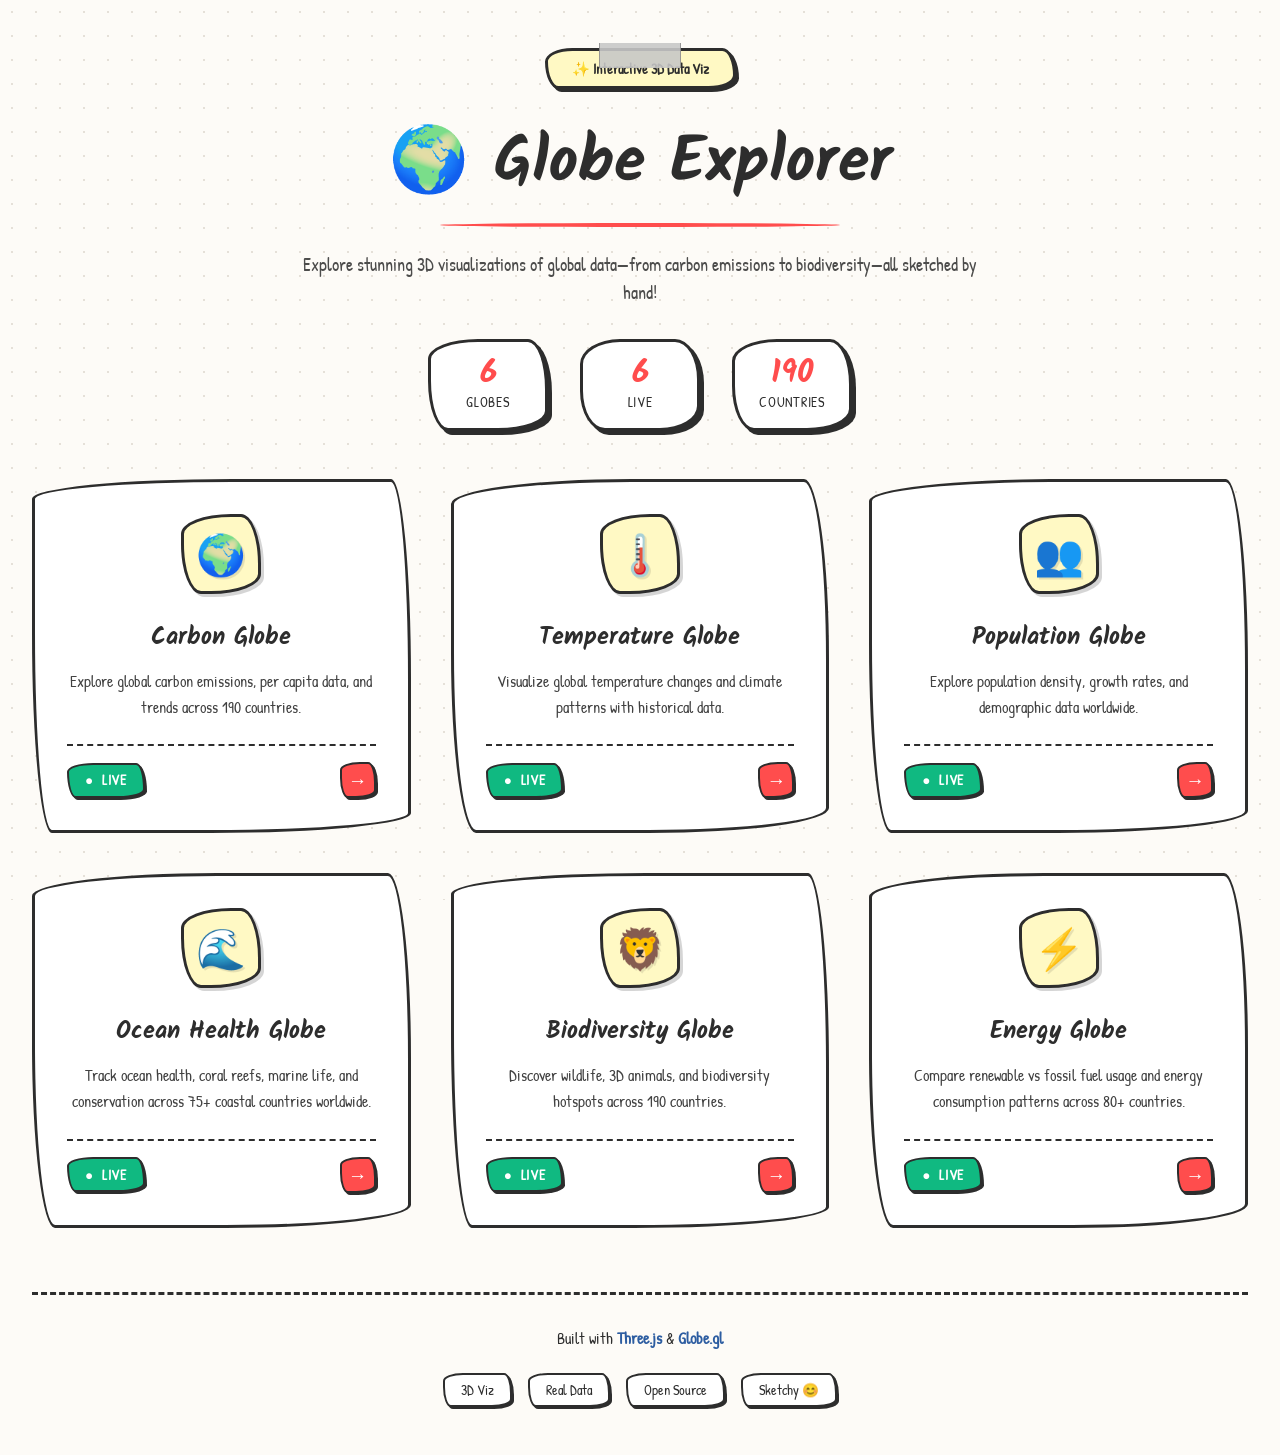
==== index.html @ 267e7d70 "feat: Add emoji titles and Vercel deployment infrastructure - Add emoji icons to all page titles for" ====
<!DOCTYPE html>
<html lang="en">
<head>
    <meta charset="UTF-8">
    <meta name="viewport" content="width=device-width, initial-scale=1.0">
    <title>🌍 Globe Explorer - Hand-Drawn Data Viz</title>
    <link rel="preconnect" href="https://fonts.googleapis.com">
    <link rel="preconnect" href="https://fonts.gstatic.com" crossorigin>
    <link href="https://fonts.googleapis.com/css2?family=Kalam:wght@700&family=Patrick+Hand&display=swap" rel="stylesheet">
    <style>
        * {
            margin: 0;
            padding: 0;
            box-sizing: border-box;
        }

        html {
            scroll-behavior: smooth;
        }

        body {
            font-family: 'Patrick Hand', cursive;
            background: #fdfbf7;
            color: #2d2d2d;
            min-height: 100vh;
            padding: 3rem 2rem;
            position: relative;
        }

        /* Paper texture */
        body::before {
            content: '';
            position: fixed;
            top: 0;
            left: 0;
            width: 100%;
            height: 100%;
            background-image: radial-gradient(#e5e0d8 1px, transparent 1px);
            background-size: 24px 24px;
            pointer-events: none;
            z-index: 0;
        }

        .page-container {
            position: relative;
            z-index: 1;
            max-width: 1400px;
            margin: 0 auto;
        }

        /* Header */
        .header {
            text-align: center;
            margin-bottom: 3rem;
        }

        .header-badge {
            display: inline-block;
            padding: 0.5rem 1.5rem;
            background: #fff9c4;
            border: 3px solid #2d2d2d;
            border-radius: 30px 15px 30px 15px / 15px 30px 15px 30px;
            font-size: 0.9rem;
            font-weight: bold;
            margin-bottom: 1.5rem;
            box-shadow: 3px 3px 0px 0px #2d2d2d;
        }

        .header-badge::before {
            content: '✨ ';
        }

        .header h1 {
            font-family: 'Kalam', cursive;
            font-size: clamp(2.5rem, 6vw, 4rem);
            font-weight: 700;
            margin-bottom: 1rem;
            color: #2d2d2d;
        }

        .header h1::after {
            content: '';
            position: relative;
            display: block;
            width: 80%;
            max-width: 400px;
            height: 4px;
            background: #ff4d4d;
            margin: 0.5rem auto 0;
            border-radius: 50%;
        }

        .header-subtitle {
            font-size: 1.1rem;
            color: #2d2d2d;
            max-width: 700px;
            margin: 1.5rem auto 2rem;
            line-height: 1.6;
            opacity: 0.85;
        }

        /* Stats */
        .header-stats {
            display: flex;
            justify-content: center;
            gap: 2rem;
            flex-wrap: wrap;
            margin-top: 2rem;
        }

        .stat-item {
            background: white;
            border: 3px solid #2d2d2d;
            padding: 1rem 1.5rem;
            min-width: 120px;
            text-align: center;
            box-shadow: 4px 4px 0px 0px #2d2d2d;
            transition: all 0.15s ease;
        }

        .stat-item:nth-child(1) {
            border-radius: 50px 20px 50px 20px / 20px 50px 20px 50px;
        }

        .stat-item:nth-child(2) {
            border-radius: 40px 25px 40px 25px / 25px 40px 25px 40px;
        }

        .stat-item:nth-child(3) {
            border-radius: 45px 22px 45px 22px / 22px 45px 22px 45px;
        }

        .stat-item:hover {
            transform: translateY(-4px);
            box-shadow: 6px 6px 0px 0px #2d2d2d;
        }

        .stat-value {
            font-family: 'Kalam', cursive;
            font-size: 2rem;
            font-weight: 700;
            color: #ff4d4d;
            display: block;
            line-height: 1;
        }

        .stat-label {
            font-size: 0.9rem;
            color: #2d2d2d;
            text-transform: uppercase;
            margin-top: 0.25rem;
            letter-spacing: 0.05em;
        }

        /* GLOBE GRID - FIXED */
        .globe-grid {
            display: grid;
            grid-template-columns: repeat(3, 1fr);
            gap: 2.5rem;
            margin: 3rem 0;
        }

        @media (max-width: 1024px) {
            .globe-grid {
                grid-template-columns: repeat(2, 1fr);
            }
        }

        @media (max-width: 640px) {
            .globe-grid {
                grid-template-columns: 1fr;
            }
        }

        /* Globe Cards */
        .globe-card {
            background: white;
            border: 3px solid #2d2d2d;
            padding: 2rem;
            text-decoration: none;
            color: #2d2d2d;
            display: block;
            transition: all 0.15s ease;
        }

        .globe-card:nth-child(1) { border-radius: 200px 20px 200px 20px / 20px 200px 20px 200px; }
        .globe-card:nth-child(2) { border-radius: 180px 25px 180px 25px / 25px 180px 25px 180px; }
        .globe-card:nth-child(3) { border-radius: 190px 22px 190px 22px / 22px 190px 22px 190px; }
        .globe-card:nth-child(4) { border-radius: 185px 23px 185px 23px / 23px 185px 23px 185px; }
        .globe-card:nth-child(5) { border-radius: 195px 21px 195px 21px / 21px 195px 21px 195px; }
        .globe-card:nth-child(6) { border-radius: 175px 24px 175px 24px / 24px 175px 24px 175px; }

        /* Tape decoration on live cards */
        .globe-card.live::before {
            content: '';
            position: absolute;
            top: -5px;
            left: 50%;
            transform: translateX(-50%);
            width: 80px;
            height: 25px;
            background: rgba(200, 200, 200, 0.3);
            border-left: 1px solid rgba(0, 0, 0, 0.1);
            border-right: 1px solid rgba(0, 0, 0, 0.1);
        }

        /* Thumbtack on in-progress cards */
        .globe-card.in-progress::after {
            content: '📌';
            position: absolute;
            top: -10px;
            right: 20px;
            font-size: 1.5rem;
            transform: rotate(45deg);
        }

        .globe-card:not(.disabled):hover {
            transform: rotate(-1deg) translateY(-8px);
            box-shadow: 6px 6px 0px 0px #2d2d2d;
        }

        .globe-card:not(.disabled):active {
            transform: translateX(4px) translateY(4px);
            box-shadow: 2px 2px 0px 0px #2d2d2d;
        }

        .globe-card.disabled {
            opacity: 0.6;
            cursor: not-allowed;
            background: #f5f5f5;
        }

        .globe-card.disabled:hover {
            transform: none;
            box-shadow: none;
        }

        /* Icon */
        .globe-icon-container {
            width: 80px;
            height: 80px;
            margin: 0 auto 1.5rem;
            display: flex;
            align-items: center;
            justify-content: center;
            background: #fff9c4;
            border: 3px solid #2d2d2d;
            border-radius: 50px 20px 50px 20px / 20px 50px 20px 50px;
            box-shadow: 3px 3px 0px 0px rgba(45, 45, 45, 0.2);
            transition: transform 0.15s ease;
        }

        .globe-card:hover .globe-icon-container {
            transform: rotate(-5deg) scale(1.1);
        }

        .globe-icon {
            font-size: 2.5rem;
            filter: drop-shadow(2px 2px 0px rgba(0, 0, 0, 0.1));
        }

        /* Content */
        .globe-title {
            font-family: 'Kalam', cursive;
            font-size: 1.5rem;
            font-weight: 700;
            margin-bottom: 0.75rem;
            text-align: center;
            color: #2d2d2d;
        }

        .globe-description {
            font-size: 1rem;
            line-height: 1.6;
            margin-bottom: 1.5rem;
            text-align: center;
            color: #2d2d2d;
            opacity: 0.9;
        }

        /* Footer */
        .globe-card-footer {
            display: flex;
            align-items: center;
            justify-content: space-between;
            padding-top: 1rem;
            border-top: 2px dashed #2d2d2d;
        }

        /* Status badges */
        .globe-status {
            display: inline-flex;
            align-items: center;
            gap: 0.5rem;
            padding: 0.4rem 1rem;
            border: 2px solid #2d2d2d;
            font-size: 0.85rem;
            font-weight: bold;
            text-transform: uppercase;
            letter-spacing: 0.05em;
            transition: all 0.15s ease;
        }

        .status-live {
            background: #10b981;
            color: white;
            border-radius: 30px 10px 30px 10px / 10px 30px 10px 30px;
            box-shadow: 2px 2px 0px 0px #2d2d2d;
        }

        .status-live::before {
            content: '●';
            animation: blink 2s ease-in-out infinite;
        }

        @keyframes blink {
            0%, 100% { opacity: 1; }
            50% { opacity: 0.3; }
        }

        .status-coming-soon {
            background: #f59e0b;
            color: white;
            border-radius: 25px 12px 25px 12px / 12px 25px 12px 25px;
            box-shadow: 2px 2px 0px 0px #2d2d2d;
        }

        .status-in-progress {
            background: #a855f7;
            color: white;
            border-radius: 28px 11px 28px 11px / 11px 28px 11px 28px;
            box-shadow: 2px 2px 0px 0px #2d2d2d;
        }

        /* Launch arrow */
        .launch-arrow {
            width: 36px;
            height: 36px;
            display: flex;
            align-items: center;
            justify-content: center;
            background: #ff4d4d;
            border: 2px solid #2d2d2d;
            border-radius: 20px 8px 20px 8px / 8px 20px 8px 20px;
            color: white;
            font-size: 1.2rem;
            font-weight: bold;
            box-shadow: 2px 2px 0px 0px #2d2d2d;
            transition: all 0.15s ease;
        }

        .globe-card:hover .launch-arrow {
            transform: rotate(-10deg) scale(1.15);
        }

        /* Footer */
        footer {
            text-align: center;
            margin-top: 4rem;
            padding-top: 2rem;
            border-top: 3px dashed #2d2d2d;
        }

        footer p {
            font-size: 1rem;
            margin-bottom: 1rem;
            color: #2d2d2d;
        }

        footer a {
            color: #2d5da1;
            text-decoration: none;
            font-weight: bold;
            position: relative;
        }

        footer a::after {
            content: '';
            position: absolute;
            bottom: -2px;
            left: 0;
            width: 0;
            height: 2px;
            background: #2d5da1;
            transition: width 0.2s ease;
        }

        footer a:hover::after {
            width: 100%;
        }

        .footer-tech {
            display: flex;
            justify-content: center;
            gap: 1rem;
            flex-wrap: wrap;
            margin-top: 1.5rem;
        }

        .tech-badge {
            padding: 0.4rem 1rem;
            background: white;
            border: 2px solid #2d2d2d;
            border-radius: 20px 8px 20px 8px / 8px 20px 8px 20px;
            font-size: 0.85rem;
            box-shadow: 2px 2px 0px 0px #2d2d2d;
            transition: all 0.15s ease;
        }

        .tech-badge:hover {
            transform: translateY(-2px);
            box-shadow: 3px 3px 0px 0px #2d2d2d;
        }

        @media (prefers-reduced-motion: reduce) {
            *, *::before, *::after {
                animation-duration: 0.01ms !important;
                transition-duration: 0.01ms !important;
            }
        }

        *:focus-visible {
            outline: 3px solid #2d5da1;
            outline-offset: 3px;
        }
    </style>
</head>
<body>
    <div class="page-container">
        <!-- Header -->
        <header class="header">
            <div class="header-badge">Interactive 3D Data Viz</div>
            <h1>🌍 Globe Explorer</h1>
            <p class="header-subtitle">
                Explore stunning 3D visualizations of global data—from carbon emissions to biodiversity—all sketched by hand!
            </p>
            <div class="header-stats">
                <div class="stat-item">
                    <span class="stat-value">6</span>
                    <span class="stat-label">Globes</span>
                </div>
                <div class="stat-item">
                    <span class="stat-value">6</span>
                    <span class="stat-label">Live</span>
                </div>
                <div class="stat-item">
                    <span class="stat-value">190</span>
                    <span class="stat-label">Countries</span>
                </div>
            </div>
        </header>

        <!-- Globe Grid -->
        <div class="globe-grid">
            <!-- Carbon Globe -->
            <a href="globes/carbon/index.html" class="globe-card live">
                <div class="globe-icon-container">
                    <div class="globe-icon">🌍</div>
                </div>
                <h2 class="globe-title">Carbon Globe</h2>
                <p class="globe-description">
                    Explore global carbon emissions, per capita data, and trends across 190 countries.
                </p>
                <div class="globe-card-footer">
                    <span class="globe-status status-live">Live</span>
                    <div class="launch-arrow">→</div>
                </div>
            </a>

            <!-- Temperature Globe -->
            <a href="globes/temperature/index.html" class="globe-card live">
                <div class="globe-icon-container">
                    <div class="globe-icon">🌡️</div>
                </div>
                <h2 class="globe-title">Temperature Globe</h2>
                <p class="globe-description">
                    Visualize global temperature changes and climate patterns with historical data.
                </p>
                <div class="globe-card-footer">
                    <span class="globe-status status-live">Live</span>
                    <div class="launch-arrow">→</div>
                </div>
            </a>

            <!-- Population Globe -->
            <a href="globes/population/index.html" class="globe-card live">
                <div class="globe-icon-container">
                    <div class="globe-icon">👥</div>
                </div>
                <h2 class="globe-title">Population Globe</h2>
                <p class="globe-description">
                    Explore population density, growth rates, and demographic data worldwide.
                </p>
                <div class="globe-card-footer">
                    <span class="globe-status status-live">Live</span>
                    <div class="launch-arrow">→</div>
                </div>
            </a>

            <!-- Ocean Health Globe -->
            <a href="globes/ocean/index.html" class="globe-card live">
                <div class="globe-icon-container">
                    <div class="globe-icon">🌊</div>
                </div>
                <h2 class="globe-title">Ocean Health Globe</h2>
                <p class="globe-description">
                    Track ocean health, coral reefs, marine life, and conservation across 75+ coastal countries worldwide.
                </p>
                <div class="globe-card-footer">
                    <span class="globe-status status-live">Live</span>
                    <div class="launch-arrow">→</div>
                </div>
            </a>

            <!-- Biodiversity Globe -->
            <a href="globes/biodiversity/index.html" class="globe-card live">
                <div class="globe-icon-container">
                    <div class="globe-icon">🦁</div>
                </div>
                <h2 class="globe-title">Biodiversity Globe</h2>
                <p class="globe-description">
                    Discover wildlife, 3D animals, and biodiversity hotspots across 190 countries.
                </p>
                <div class="globe-card-footer">
                    <span class="globe-status status-live">Live</span>
                    <div class="launch-arrow">→</div>
                </div>
            </a>

            <!-- Energy Globe -->
            <a href="globes/energy/index.html" class="globe-card live">
                <div class="globe-icon-container">
                    <div class="globe-icon">⚡</div>
                </div>
                <h2 class="globe-title">Energy Globe</h2>
                <p class="globe-description">
                    Compare renewable vs fossil fuel usage and energy consumption patterns across 80+ countries.
                </p>
                <div class="globe-card-footer">
                    <span class="globe-status status-live">Live</span>
                    <div class="launch-arrow">→</div>
                </div>
            </a>
        </div>

        <!-- Footer -->
        <footer>
            <p>
                Built with <a href="https://threejs.org" target="_blank" rel="noopener noreferrer">Three.js</a>
                & <a href="https://globe.gl" target="_blank" rel="noopener noreferrer">Globe.gl</a>
            </p>
            <div class="footer-tech">
                <span class="tech-badge">3D Viz</span>
                <span class="tech-badge">Real Data</span>
                <span class="tech-badge">Open Source</span>
                <span class="tech-badge">Sketchy 😊</span>
            </div>
        </footer>
    </div>
</body>
</html>
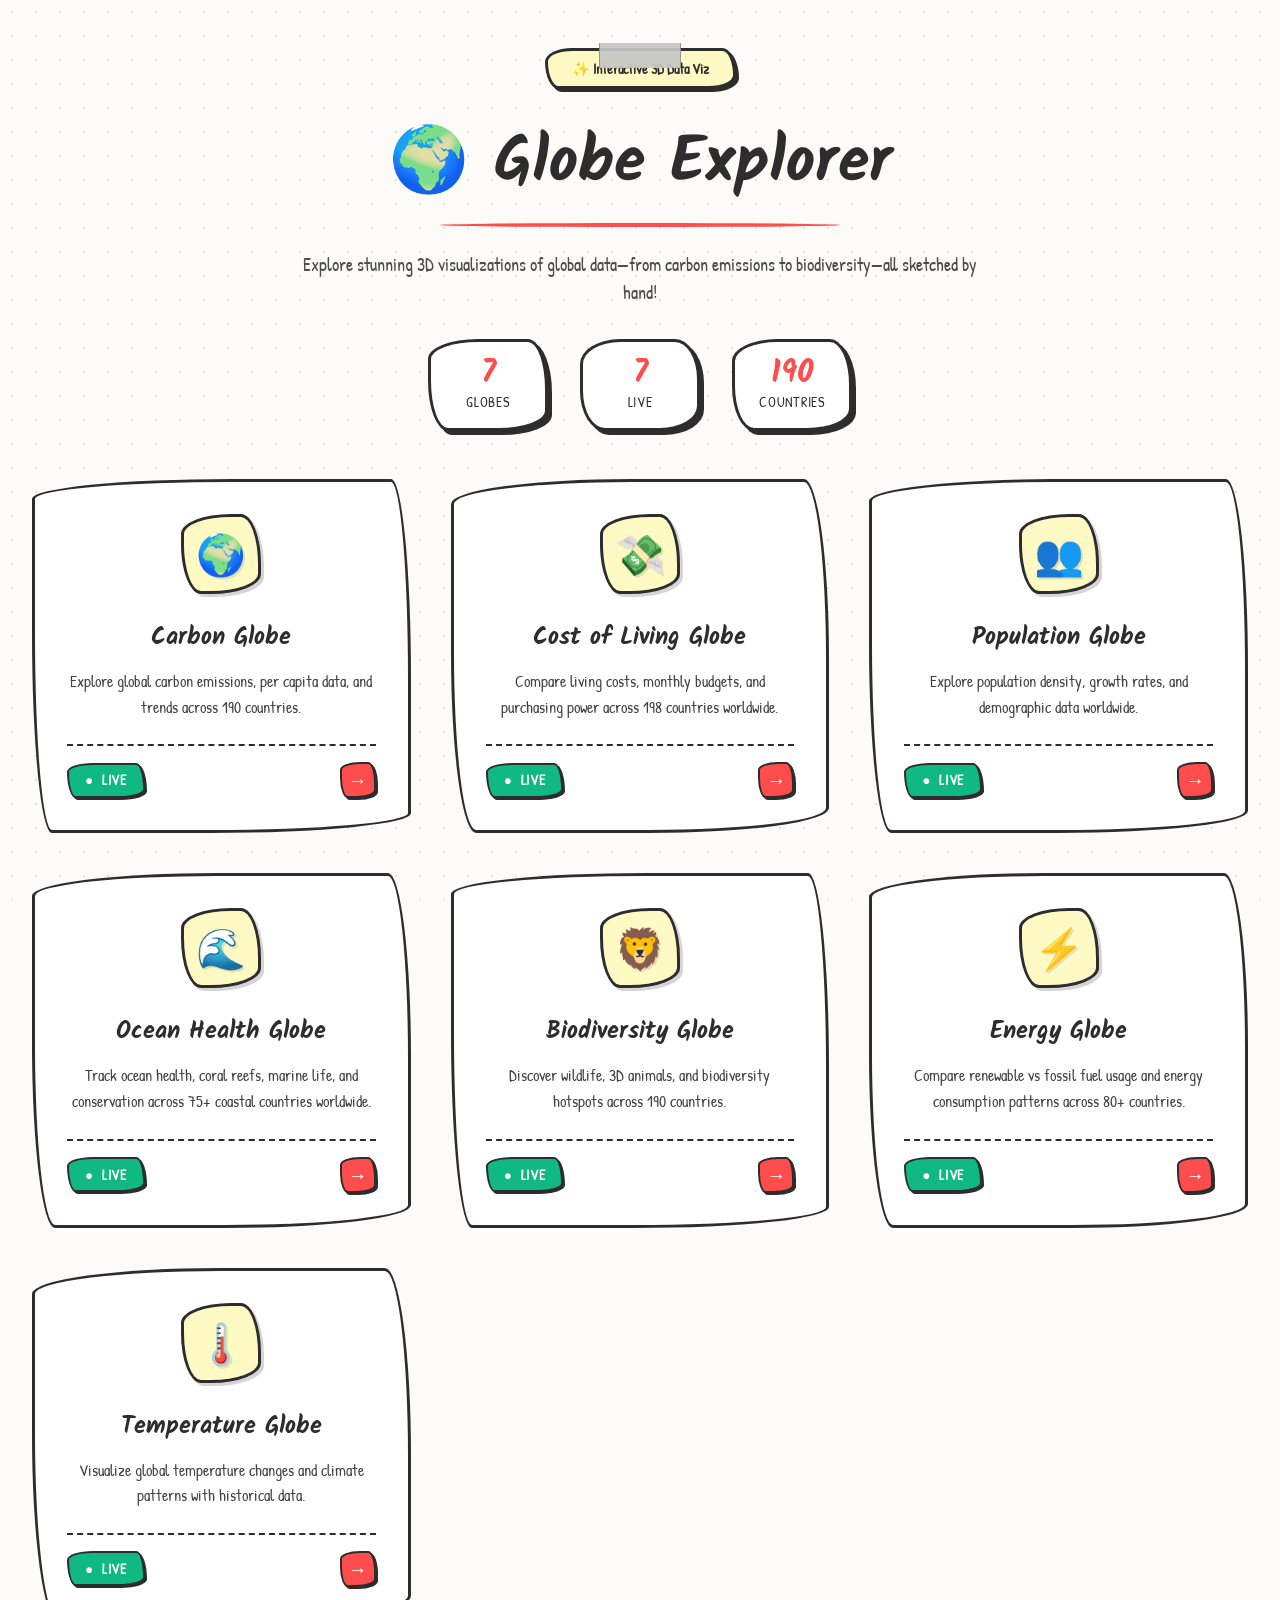
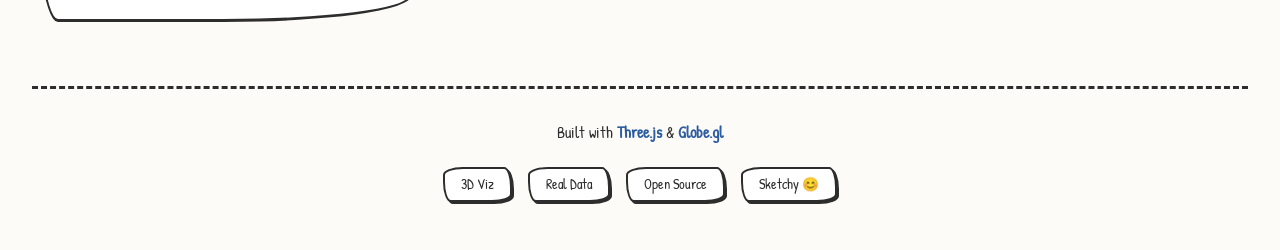
==== commit 6648361c: "feat: Add Cost of Living Globe with 198 countries - Complete global affordability comparison across " ====
--- a/index.html
+++ b/index.html
@@ -189,6 +189,7 @@
         .globe-card:nth-child(4) { border-radius: 185px 23px 185px 23px / 23px 185px 23px 185px; }
         .globe-card:nth-child(5) { border-radius: 195px 21px 195px 21px / 21px 195px 21px 195px; }
         .globe-card:nth-child(6) { border-radius: 175px 24px 175px 24px / 24px 175px 24px 175px; }
+        .globe-card:nth-child(7) { border-radius: 188px 26px 188px 26px / 26px 188px 26px 188px; }
 
         /* Tape decoration on live cards */
         .globe-card.live::before {
@@ -436,11 +437,11 @@
             </p>
             <div class="header-stats">
                 <div class="stat-item">
-                    <span class="stat-value">6</span>
+                    <span class="stat-value">7</span>
                     <span class="stat-label">Globes</span>
                 </div>
                 <div class="stat-item">
-                    <span class="stat-value">6</span>
+                    <span class="stat-value">7</span>
                     <span class="stat-label">Live</span>
                 </div>
                 <div class="stat-item">
@@ -467,6 +468,81 @@
                 </div>
             </a>
 
+            <!-- Cost of Living Globe -->
+            <a href="globes/cost-of-living/index.html" class="globe-card live">
+                <div class="globe-icon-container">
+                    <div class="globe-icon">💸</div>
+                </div>
+                <h2 class="globe-title">Cost of Living Globe</h2>
+                <p class="globe-description">
+                    Compare living costs, monthly budgets, and purchasing power across 198 countries worldwide.
+                </p>
+                <div class="globe-card-footer">
+                    <span class="globe-status status-live">Live</span>
+                    <div class="launch-arrow">→</div>
+                </div>
+            </a>
+
+            <!-- Population Globe -->
+            <a href="globes/population/index.html" class="globe-card live">
+                <div class="globe-icon-container">
+                    <div class="globe-icon">👥</div>
+                </div>
+                <h2 class="globe-title">Population Globe</h2>
+                <p class="globe-description">
+                    Explore population density, growth rates, and demographic data worldwide.
+                </p>
+                <div class="globe-card-footer">
+                    <span class="globe-status status-live">Live</span>
+                    <div class="launch-arrow">→</div>
+                </div>
+            </a>
+
+            <!-- Ocean Health Globe -->
+            <a href="globes/ocean/index.html" class="globe-card live">
+                <div class="globe-icon-container">
+                    <div class="globe-icon">🌊</div>
+                </div>
+                <h2 class="globe-title">Ocean Health Globe</h2>
+                <p class="globe-description">
+                    Track ocean health, coral reefs, marine life, and conservation across 75+ coastal countries worldwide.
+                </p>
+                <div class="globe-card-footer">
+                    <span class="globe-status status-live">Live</span>
+                    <div class="launch-arrow">→</div>
+                </div>
+            </a>
+
+            <!-- Biodiversity Globe -->
+            <a href="globes/biodiversity/index.html" class="globe-card live">
+                <div class="globe-icon-container">
+                    <div class="globe-icon">🦁</div>
+                </div>
+                <h2 class="globe-title">Biodiversity Globe</h2>
+                <p class="globe-description">
+                    Discover wildlife, 3D animals, and biodiversity hotspots across 190 countries.
+                </p>
+                <div class="globe-card-footer">
+                    <span class="globe-status status-live">Live</span>
+                    <div class="launch-arrow">→</div>
+                </div>
+            </a>
+
+            <!-- Energy Globe -->
+            <a href="globes/energy/index.html" class="globe-card live">
+                <div class="globe-icon-container">
+                    <div class="globe-icon">⚡</div>
+                </div>
+                <h2 class="globe-title">Energy Globe</h2>
+                <p class="globe-description">
+                    Compare renewable vs fossil fuel usage and energy consumption patterns across 80+ countries.
+                </p>
+                <div class="globe-card-footer">
+                    <span class="globe-status status-live">Live</span>
+                    <div class="launch-arrow">→</div>
+                </div>
+            </a>
+
             <!-- Temperature Globe -->
             <a href="globes/temperature/index.html" class="globe-card live">
                 <div class="globe-icon-container">
@@ -475,66 +551,6 @@
                 <h2 class="globe-title">Temperature Globe</h2>
                 <p class="globe-description">
                     Visualize global temperature changes and climate patterns with historical data.
-                </p>
-                <div class="globe-card-footer">
-                    <span class="globe-status status-live">Live</span>
-                    <div class="launch-arrow">→</div>
-                </div>
-            </a>
-
-            <!-- Population Globe -->
-            <a href="globes/population/index.html" class="globe-card live">
-                <div class="globe-icon-container">
-                    <div class="globe-icon">👥</div>
-                </div>
-                <h2 class="globe-title">Population Globe</h2>
-                <p class="globe-description">
-                    Explore population density, growth rates, and demographic data worldwide.
-                </p>
-                <div class="globe-card-footer">
-                    <span class="globe-status status-live">Live</span>
-                    <div class="launch-arrow">→</div>
-                </div>
-            </a>
-
-            <!-- Ocean Health Globe -->
-            <a href="globes/ocean/index.html" class="globe-card live">
-                <div class="globe-icon-container">
-                    <div class="globe-icon">🌊</div>
-                </div>
-                <h2 class="globe-title">Ocean Health Globe</h2>
-                <p class="globe-description">
-                    Track ocean health, coral reefs, marine life, and conservation across 75+ coastal countries worldwide.
-                </p>
-                <div class="globe-card-footer">
-                    <span class="globe-status status-live">Live</span>
-                    <div class="launch-arrow">→</div>
-                </div>
-            </a>
-
-            <!-- Biodiversity Globe -->
-            <a href="globes/biodiversity/index.html" class="globe-card live">
-                <div class="globe-icon-container">
-                    <div class="globe-icon">🦁</div>
-                </div>
-                <h2 class="globe-title">Biodiversity Globe</h2>
-                <p class="globe-description">
-                    Discover wildlife, 3D animals, and biodiversity hotspots across 190 countries.
-                </p>
-                <div class="globe-card-footer">
-                    <span class="globe-status status-live">Live</span>
-                    <div class="launch-arrow">→</div>
-                </div>
-            </a>
-
-            <!-- Energy Globe -->
-            <a href="globes/energy/index.html" class="globe-card live">
-                <div class="globe-icon-container">
-                    <div class="globe-icon">⚡</div>
-                </div>
-                <h2 class="globe-title">Energy Globe</h2>
-                <p class="globe-description">
-                    Compare renewable vs fossil fuel usage and energy consumption patterns across 80+ countries.
                 </p>
                 <div class="globe-card-footer">
                     <span class="globe-status status-live">Live</span>
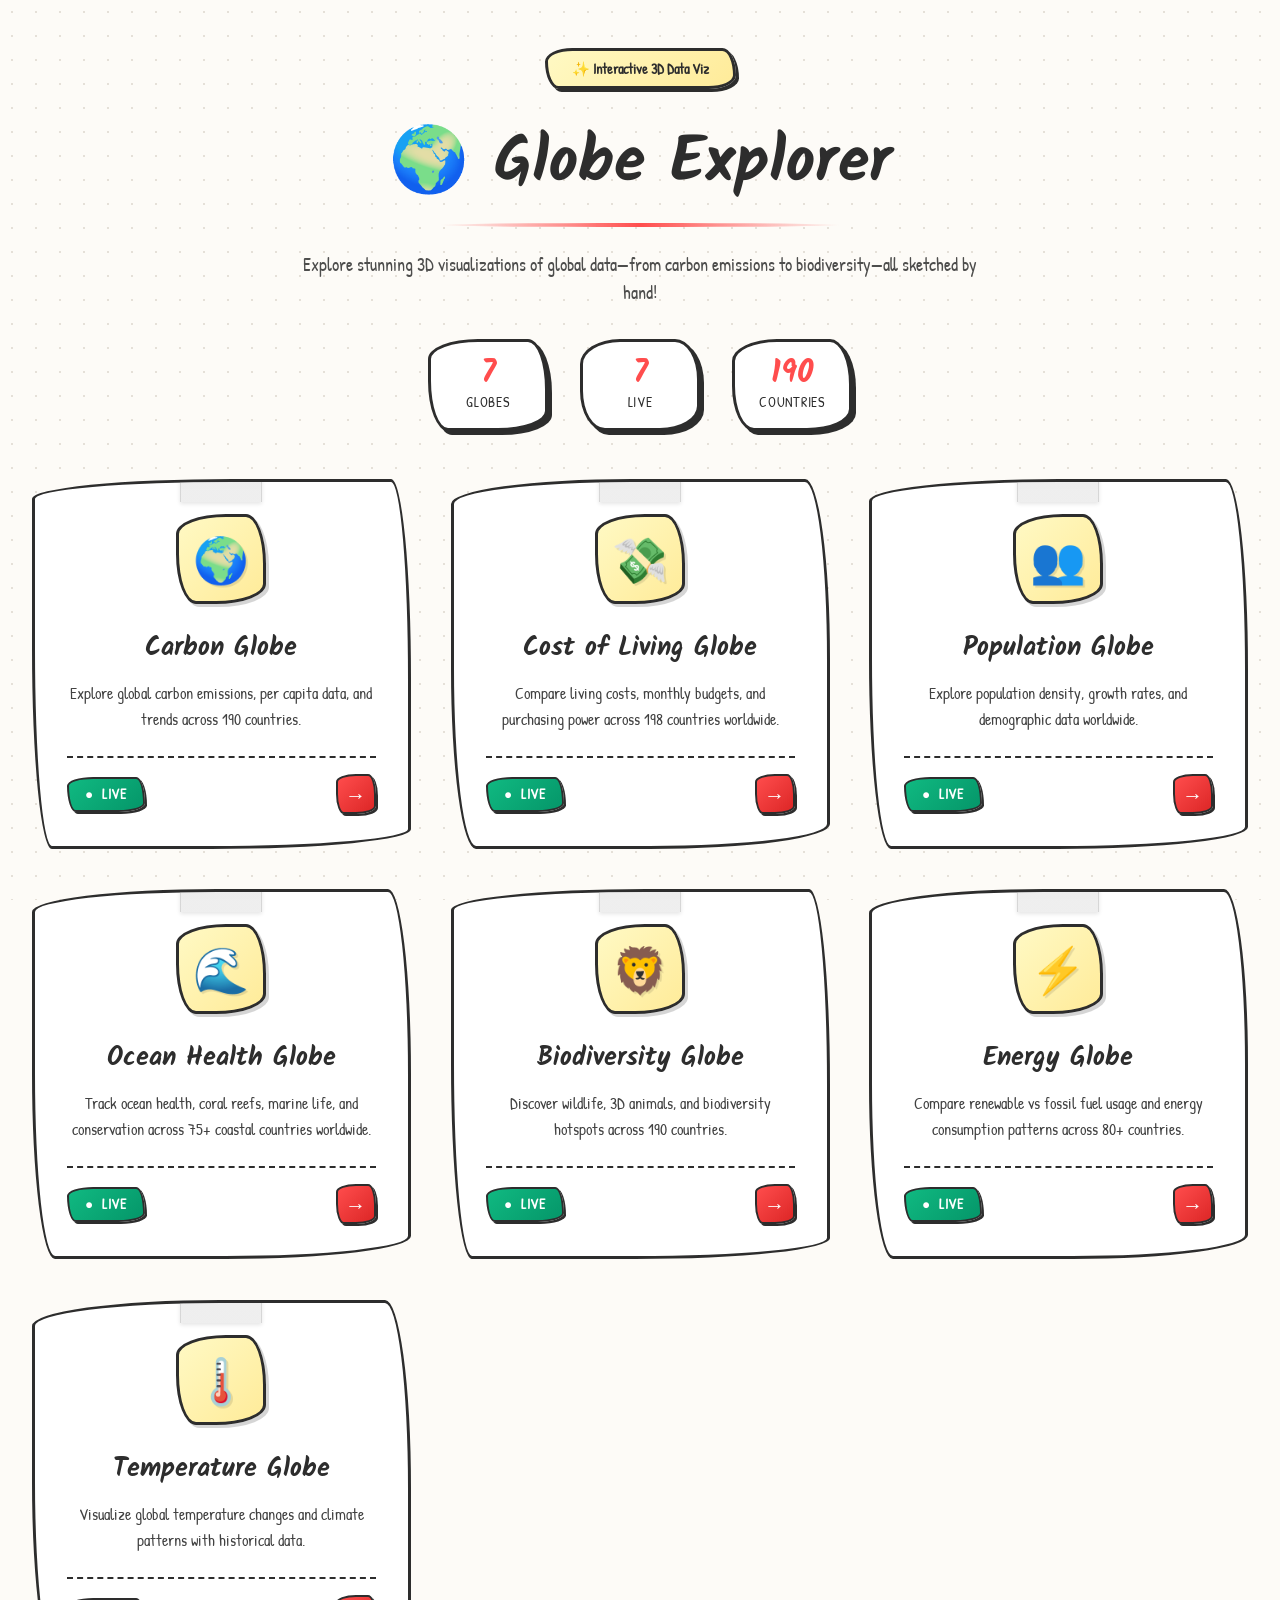
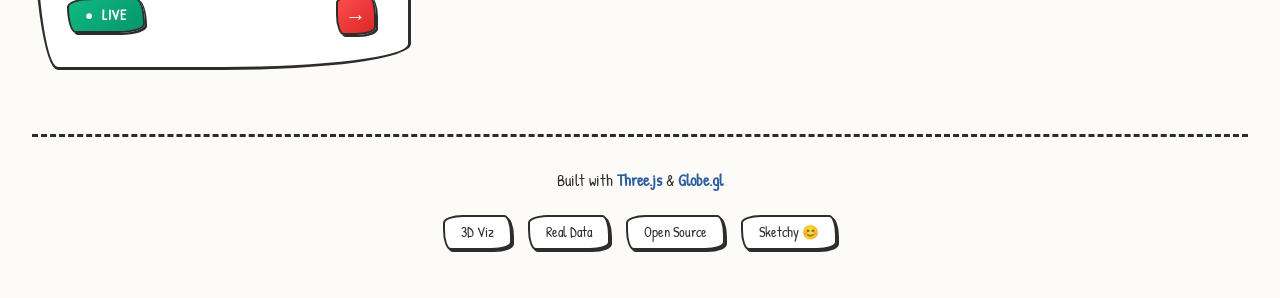
==== commit f9fecf85: "feat: Enhance UI with modern animations and improved globe experiences - Homepage: Add staggered ent" ====
--- a/index.html
+++ b/index.html
@@ -25,9 +25,10 @@
             min-height: 100vh;
             padding: 3rem 2rem;
             position: relative;
-        }
-
-        /* Paper texture */
+            overflow-x: hidden;
+        }
+
+        /* Enhanced paper texture with animation */
         body::before {
             content: '';
             position: fixed;
@@ -39,6 +40,12 @@
             background-size: 24px 24px;
             pointer-events: none;
             z-index: 0;
+            animation: paperFloat 60s ease-in-out infinite;
+        }
+
+        @keyframes paperFloat {
+            0%, 100% { opacity: 1; }
+            50% { opacity: 0.7; }
         }
 
         .page-container {
@@ -46,28 +53,62 @@
             z-index: 1;
             max-width: 1400px;
             margin: 0 auto;
+            animation: fadeIn 0.6s ease-out;
+        }
+
+        @keyframes fadeIn {
+            from { opacity: 0; transform: translateY(20px); }
+            to { opacity: 1; transform: translateY(0); }
         }
 
         /* Header */
         .header {
             text-align: center;
             margin-bottom: 3rem;
+            animation: slideDown 0.8s cubic-bezier(0.68, -0.55, 0.265, 1.55);
+        }
+
+        @keyframes slideDown {
+            from { opacity: 0; transform: translateY(-50px); }
+            to { opacity: 1; transform: translateY(0); }
         }
 
         .header-badge {
             display: inline-block;
             padding: 0.5rem 1.5rem;
-            background: #fff9c4;
+            background: linear-gradient(135deg, #fff9c4 0%, #ffeb99 100%);
             border: 3px solid #2d2d2d;
             border-radius: 30px 15px 30px 15px / 15px 30px 15px 30px;
             font-size: 0.9rem;
             font-weight: bold;
             margin-bottom: 1.5rem;
             box-shadow: 3px 3px 0px 0px #2d2d2d;
+            position: relative;
+            overflow: visible;
+            z-index: 1;
+            transition: all 0.3s cubic-bezier(0.68, -0.55, 0.265, 1.55);
+        }
+
+        .header-badge:hover {
+            transform: rotate(-2deg) scale(1.05);
+            box-shadow: 5px 5px 0px 0px #2d2d2d;
         }
 
         .header-badge::before {
             content: '✨ ';
+            animation: sparkle 2s ease-in-out infinite;
+        }
+
+        @keyframes sparkle {
+            0%, 100% { opacity: 1; transform: scale(1); }
+            50% { opacity: 0.6; transform: scale(1.2); }
+        }
+
+        /* Prevent tape decoration on header */
+        .header::before,
+        .header::after,
+        .header-badge::after {
+            display: none !important;
         }
 
         .header h1 {
@@ -76,6 +117,12 @@
             font-weight: 700;
             margin-bottom: 1rem;
             color: #2d2d2d;
+            animation: titleBounce 1s cubic-bezier(0.68, -0.55, 0.265, 1.55) 0.2s both;
+        }
+
+        @keyframes titleBounce {
+            from { opacity: 0; transform: scale(0.8); }
+            to { opacity: 1; transform: scale(1); }
         }
 
         .header h1::after {
@@ -85,9 +132,15 @@
             width: 80%;
             max-width: 400px;
             height: 4px;
-            background: #ff4d4d;
+            background: linear-gradient(90deg, transparent, #ff4d4d, transparent);
             margin: 0.5rem auto 0;
             border-radius: 50%;
+            animation: underlineGrow 0.8s ease-out 0.5s both;
+        }
+
+        @keyframes underlineGrow {
+            from { width: 0%; opacity: 0; }
+            to { width: 80%; opacity: 1; }
         }
 
         .header-subtitle {
@@ -96,10 +149,16 @@
             max-width: 700px;
             margin: 1.5rem auto 2rem;
             line-height: 1.6;
-            opacity: 0.85;
-        }
-
-        /* Stats */
+            opacity: 0;
+            animation: fadeInUp 0.8s ease-out 0.6s forwards;
+        }
+
+        @keyframes fadeInUp {
+            from { opacity: 0; transform: translateY(20px); }
+            to { opacity: 0.85; transform: translateY(0); }
+        }
+
+        /* Stats with stagger animation */
         .header-stats {
             display: flex;
             justify-content: center;
@@ -115,24 +174,34 @@
             min-width: 120px;
             text-align: center;
             box-shadow: 4px 4px 0px 0px #2d2d2d;
-            transition: all 0.15s ease;
+            transition: all 0.3s cubic-bezier(0.68, -0.55, 0.265, 1.55);
+            opacity: 0;
+            animation: popIn 0.6s cubic-bezier(0.68, -0.55, 0.265, 1.55) forwards;
         }
 
         .stat-item:nth-child(1) {
             border-radius: 50px 20px 50px 20px / 20px 50px 20px 50px;
+            animation-delay: 0.8s;
         }
 
         .stat-item:nth-child(2) {
             border-radius: 40px 25px 40px 25px / 25px 40px 25px 40px;
+            animation-delay: 0.9s;
         }
 
         .stat-item:nth-child(3) {
             border-radius: 45px 22px 45px 22px / 22px 45px 22px 45px;
+            animation-delay: 1s;
+        }
+
+        @keyframes popIn {
+            from { opacity: 0; transform: scale(0.5) rotate(-10deg); }
+            to { opacity: 1; transform: scale(1) rotate(0deg); }
         }
 
         .stat-item:hover {
-            transform: translateY(-4px);
-            box-shadow: 6px 6px 0px 0px #2d2d2d;
+            transform: translateY(-6px) rotate(-2deg);
+            box-shadow: 8px 8px 0px 0px #2d2d2d;
         }
 
         .stat-value {
@@ -142,6 +211,11 @@
             color: #ff4d4d;
             display: block;
             line-height: 1;
+            transition: all 0.3s ease;
+        }
+
+        .stat-item:hover .stat-value {
+            transform: scale(1.1);
         }
 
         .stat-label {
@@ -152,7 +226,7 @@
             letter-spacing: 0.05em;
         }
 
-        /* GLOBE GRID - FIXED */
+        /* GLOBE GRID - Enhanced */
         .globe-grid {
             display: grid;
             grid-template-columns: repeat(3, 1fr);
@@ -172,7 +246,7 @@
             }
         }
 
-        /* Globe Cards */
+        /* Globe Cards - Enhanced with better animations */
         .globe-card {
             background: white;
             border: 3px solid #2d2d2d;
@@ -180,19 +254,68 @@
             text-decoration: none;
             color: #2d2d2d;
             display: block;
-            transition: all 0.15s ease;
-        }
-
-        .globe-card:nth-child(1) { border-radius: 200px 20px 200px 20px / 20px 200px 20px 200px; }
-        .globe-card:nth-child(2) { border-radius: 180px 25px 180px 25px / 25px 180px 25px 180px; }
-        .globe-card:nth-child(3) { border-radius: 190px 22px 190px 22px / 22px 190px 22px 190px; }
-        .globe-card:nth-child(4) { border-radius: 185px 23px 185px 23px / 23px 185px 23px 185px; }
-        .globe-card:nth-child(5) { border-radius: 195px 21px 195px 21px / 21px 195px 21px 195px; }
-        .globe-card:nth-child(6) { border-radius: 175px 24px 175px 24px / 24px 175px 24px 175px; }
-        .globe-card:nth-child(7) { border-radius: 188px 26px 188px 26px / 26px 188px 26px 188px; }
-
-        /* Tape decoration on live cards */
-        .globe-card.live::before {
+            transition: all 0.4s cubic-bezier(0.68, -0.55, 0.265, 1.55);
+            position: relative;
+            overflow: hidden;
+            opacity: 0;
+            animation: cardSlideIn 0.6s cubic-bezier(0.68, -0.55, 0.265, 1.55) forwards;
+        }
+
+        /* Stagger card animations */
+        .globe-card:nth-child(1) {
+            border-radius: 200px 20px 200px 20px / 20px 200px 20px 200px;
+            animation-delay: 1.1s;
+        }
+        .globe-card:nth-child(2) {
+            border-radius: 180px 25px 180px 25px / 25px 180px 25px 180px;
+            animation-delay: 1.2s;
+        }
+        .globe-card:nth-child(3) {
+            border-radius: 190px 22px 190px 22px / 22px 190px 22px 190px;
+            animation-delay: 1.3s;
+        }
+        .globe-card:nth-child(4) {
+            border-radius: 185px 23px 185px 23px / 23px 185px 23px 185px;
+            animation-delay: 1.4s;
+        }
+        .globe-card:nth-child(5) {
+            border-radius: 195px 21px 195px 21px / 21px 195px 21px 195px;
+            animation-delay: 1.5s;
+        }
+        .globe-card:nth-child(6) {
+            border-radius: 175px 24px 175px 24px / 24px 175px 24px 175px;
+            animation-delay: 1.6s;
+        }
+        .globe-card:nth-child(7) {
+            border-radius: 188px 26px 188px 26px / 26px 188px 26px 188px;
+            animation-delay: 1.7s;
+        }
+
+        @keyframes cardSlideIn {
+            from { opacity: 0; transform: translateY(50px) rotate(5deg); }
+            to { opacity: 1; transform: translateY(0) rotate(0deg); }
+        }
+
+        /* Gradient overlay on hover */
+        .globe-card::before {
+            content: '';
+            position: absolute;
+            top: 0;
+            left: 0;
+            right: 0;
+            bottom: 0;
+            background: linear-gradient(135deg, rgba(16, 185, 129, 0.05), rgba(255, 77, 77, 0.05));
+            opacity: 0;
+            transition: opacity 0.4s ease;
+            pointer-events: none;
+        }
+
+        .globe-card:not(.disabled):hover::before {
+            opacity: 1;
+        }
+
+        /* Tape decoration on live cards - enhanced */
+        .globe-card.live::after {
             content: '';
             position: absolute;
             top: -5px;
@@ -200,24 +323,15 @@
             transform: translateX(-50%);
             width: 80px;
             height: 25px;
-            background: rgba(200, 200, 200, 0.3);
+            background: linear-gradient(180deg, rgba(220, 220, 220, 0.5), rgba(200, 200, 200, 0.3));
             border-left: 1px solid rgba(0, 0, 0, 0.1);
             border-right: 1px solid rgba(0, 0, 0, 0.1);
-        }
-
-        /* Thumbtack on in-progress cards */
-        .globe-card.in-progress::after {
-            content: '📌';
-            position: absolute;
-            top: -10px;
-            right: 20px;
-            font-size: 1.5rem;
-            transform: rotate(45deg);
+            box-shadow: 0 2px 4px rgba(0, 0, 0, 0.1);
         }
 
         .globe-card:not(.disabled):hover {
-            transform: rotate(-1deg) translateY(-8px);
-            box-shadow: 6px 6px 0px 0px #2d2d2d;
+            transform: rotate(-2deg) translateY(-12px) scale(1.02);
+            box-shadow: 10px 10px 0px 0px #2d2d2d;
         }
 
         .globe-card:not(.disabled):active {
@@ -236,38 +350,76 @@
             box-shadow: none;
         }
 
-        /* Icon */
+        /* Icon - Enhanced animations */
         .globe-icon-container {
-            width: 80px;
-            height: 80px;
+            width: 90px;
+            height: 90px;
             margin: 0 auto 1.5rem;
             display: flex;
             align-items: center;
             justify-content: center;
-            background: #fff9c4;
+            background: linear-gradient(135deg, #fff9c4 0%, #ffeb99 100%);
             border: 3px solid #2d2d2d;
             border-radius: 50px 20px 50px 20px / 20px 50px 20px 50px;
             box-shadow: 3px 3px 0px 0px rgba(45, 45, 45, 0.2);
-            transition: transform 0.15s ease;
+            transition: all 0.4s cubic-bezier(0.68, -0.55, 0.265, 1.55);
+            position: relative;
+        }
+
+        .globe-icon-container::before {
+            content: '';
+            position: absolute;
+            inset: -3px;
+            border-radius: inherit;
+            padding: 3px;
+            background: linear-gradient(135deg, #10b981, #3b82f6, #8b5cf6);
+            -webkit-mask: linear-gradient(#fff 0 0) content-box, linear-gradient(#fff 0 0);
+            -webkit-mask-composite: xor;
+            mask-composite: exclude;
+            opacity: 0;
+            transition: opacity 0.4s ease;
+        }
+
+        .globe-card:hover .globe-icon-container::before {
+            opacity: 0.3;
         }
 
         .globe-card:hover .globe-icon-container {
-            transform: rotate(-5deg) scale(1.1);
+            transform: rotate(-8deg) scale(1.15);
+            box-shadow: 5px 5px 0px 0px rgba(45, 45, 45, 0.3);
         }
 
         .globe-icon {
-            font-size: 2.5rem;
+            font-size: 2.8rem;
             filter: drop-shadow(2px 2px 0px rgba(0, 0, 0, 0.1));
+            transition: all 0.3s ease;
+        }
+
+        .globe-card:hover .globe-icon {
+            animation: iconBounce 0.6s ease;
+        }
+
+        @keyframes iconBounce {
+            0%, 100% { transform: translateY(0); }
+            25% { transform: translateY(-8px); }
+            50% { transform: translateY(0); }
+            75% { transform: translateY(-4px); }
         }
 
         /* Content */
         .globe-title {
             font-family: 'Kalam', cursive;
-            font-size: 1.5rem;
+            font-size: 1.6rem;
             font-weight: 700;
             margin-bottom: 0.75rem;
             text-align: center;
             color: #2d2d2d;
+            transition: all 0.3s ease;
+        }
+
+        .globe-card:hover .globe-title {
+            transform: scale(1.05);
+            color: #ff4d4d;
         }
 
         .globe-description {
@@ -277,6 +429,11 @@
             text-align: center;
             color: #2d2d2d;
             opacity: 0.9;
+            transition: opacity 0.3s ease;
+        }
+
+        .globe-card:hover .globe-description {
+            opacity: 1;
         }
 
         /* Footer */
@@ -288,7 +445,7 @@
             border-top: 2px dashed #2d2d2d;
         }
 
-        /* Status badges */
+        /* Status badges - Enhanced */
         .globe-status {
             display: inline-flex;
             align-items: center;
@@ -299,59 +456,71 @@
             font-weight: bold;
             text-transform: uppercase;
             letter-spacing: 0.05em;
-            transition: all 0.15s ease;
+            transition: all 0.3s cubic-bezier(0.68, -0.55, 0.265, 1.55);
         }
 
         .status-live {
-            background: #10b981;
+            background: linear-gradient(135deg, #10b981 0%, #059669 100%);
             color: white;
             border-radius: 30px 10px 30px 10px / 10px 30px 10px 30px;
             box-shadow: 2px 2px 0px 0px #2d2d2d;
         }
 
+        .globe-card:hover .status-live {
+            transform: scale(1.05);
+            box-shadow: 3px 3px 0px 0px #2d2d2d;
+        }
+
         .status-live::before {
             content: '●';
-            animation: blink 2s ease-in-out infinite;
-        }
-
-        @keyframes blink {
-            0%, 100% { opacity: 1; }
-            50% { opacity: 0.3; }
+            animation: pulse 2s ease-in-out infinite;
+        }
+
+        @keyframes pulse {
+            0%, 100% { opacity: 1; transform: scale(1); }
+            50% { opacity: 0.4; transform: scale(1.3); }
         }
 
         .status-coming-soon {
-            background: #f59e0b;
+            background: linear-gradient(135deg, #f59e0b 0%, #d97706 100%);
             color: white;
             border-radius: 25px 12px 25px 12px / 12px 25px 12px 25px;
             box-shadow: 2px 2px 0px 0px #2d2d2d;
         }
 
         .status-in-progress {
-            background: #a855f7;
+            background: linear-gradient(135deg, #a855f7 0%, #9333ea 100%);
             color: white;
             border-radius: 28px 11px 28px 11px / 11px 28px 11px 28px;
             box-shadow: 2px 2px 0px 0px #2d2d2d;
         }
 
-        /* Launch arrow */
+        /* Launch arrow - Enhanced */
         .launch-arrow {
-            width: 36px;
-            height: 36px;
+            width: 40px;
+            height: 40px;
             display: flex;
             align-items: center;
             justify-content: center;
-            background: #ff4d4d;
+            background: linear-gradient(135deg, #ff4d4d 0%, #dc2626 100%);
             border: 2px solid #2d2d2d;
             border-radius: 20px 8px 20px 8px / 8px 20px 8px 20px;
             color: white;
-            font-size: 1.2rem;
+            font-size: 1.3rem;
             font-weight: bold;
             box-shadow: 2px 2px 0px 0px #2d2d2d;
-            transition: all 0.15s ease;
+            transition: all 0.4s cubic-bezier(0.68, -0.55, 0.265, 1.55);
         }
 
         .globe-card:hover .launch-arrow {
-            transform: rotate(-10deg) scale(1.15);
+            transform: rotate(-15deg) scale(1.2);
+            box-shadow: 4px 4px 0px 0px #2d2d2d;
+            animation: arrowPulse 0.8s ease infinite;
+        }
+
+        @keyframes arrowPulse {
+            0%, 100% { transform: rotate(-15deg) scale(1.2) translateX(0); }
+            50% { transform: rotate(-15deg) scale(1.2) translateX(3px); }
         }
 
         /* Footer */
@@ -360,6 +529,7 @@
             margin-top: 4rem;
             padding-top: 2rem;
             border-top: 3px dashed #2d2d2d;
+            animation: fadeIn 1s ease-out 1.8s both;
         }
 
         footer p {
@@ -373,6 +543,7 @@
             text-decoration: none;
             font-weight: bold;
             position: relative;
+            transition: color 0.3s ease;
         }
 
         footer a::after {
@@ -382,8 +553,12 @@
             left: 0;
             width: 0;
             height: 2px;
-            background: #2d5da1;
-            transition: width 0.2s ease;
+            background: linear-gradient(90deg, #2d5da1, #3b82f6);
+            transition: width 0.3s ease;
+        }
+
+        footer a:hover {
+            color: #3b82f6;
         }
 
         footer a:hover::after {
@@ -405,12 +580,13 @@
             border-radius: 20px 8px 20px 8px / 8px 20px 8px 20px;
             font-size: 0.85rem;
             box-shadow: 2px 2px 0px 0px #2d2d2d;
-            transition: all 0.15s ease;
+            transition: all 0.3s cubic-bezier(0.68, -0.55, 0.265, 1.55);
         }
 
         .tech-badge:hover {
-            transform: translateY(-2px);
-            box-shadow: 3px 3px 0px 0px #2d2d2d;
+            transform: translateY(-3px) rotate(-2deg);
+            box-shadow: 4px 4px 0px 0px #2d2d2d;
+            background: linear-gradient(135deg, #fff9c4, #ffeb99);
         }
 
         @media (prefers-reduced-motion: reduce) {
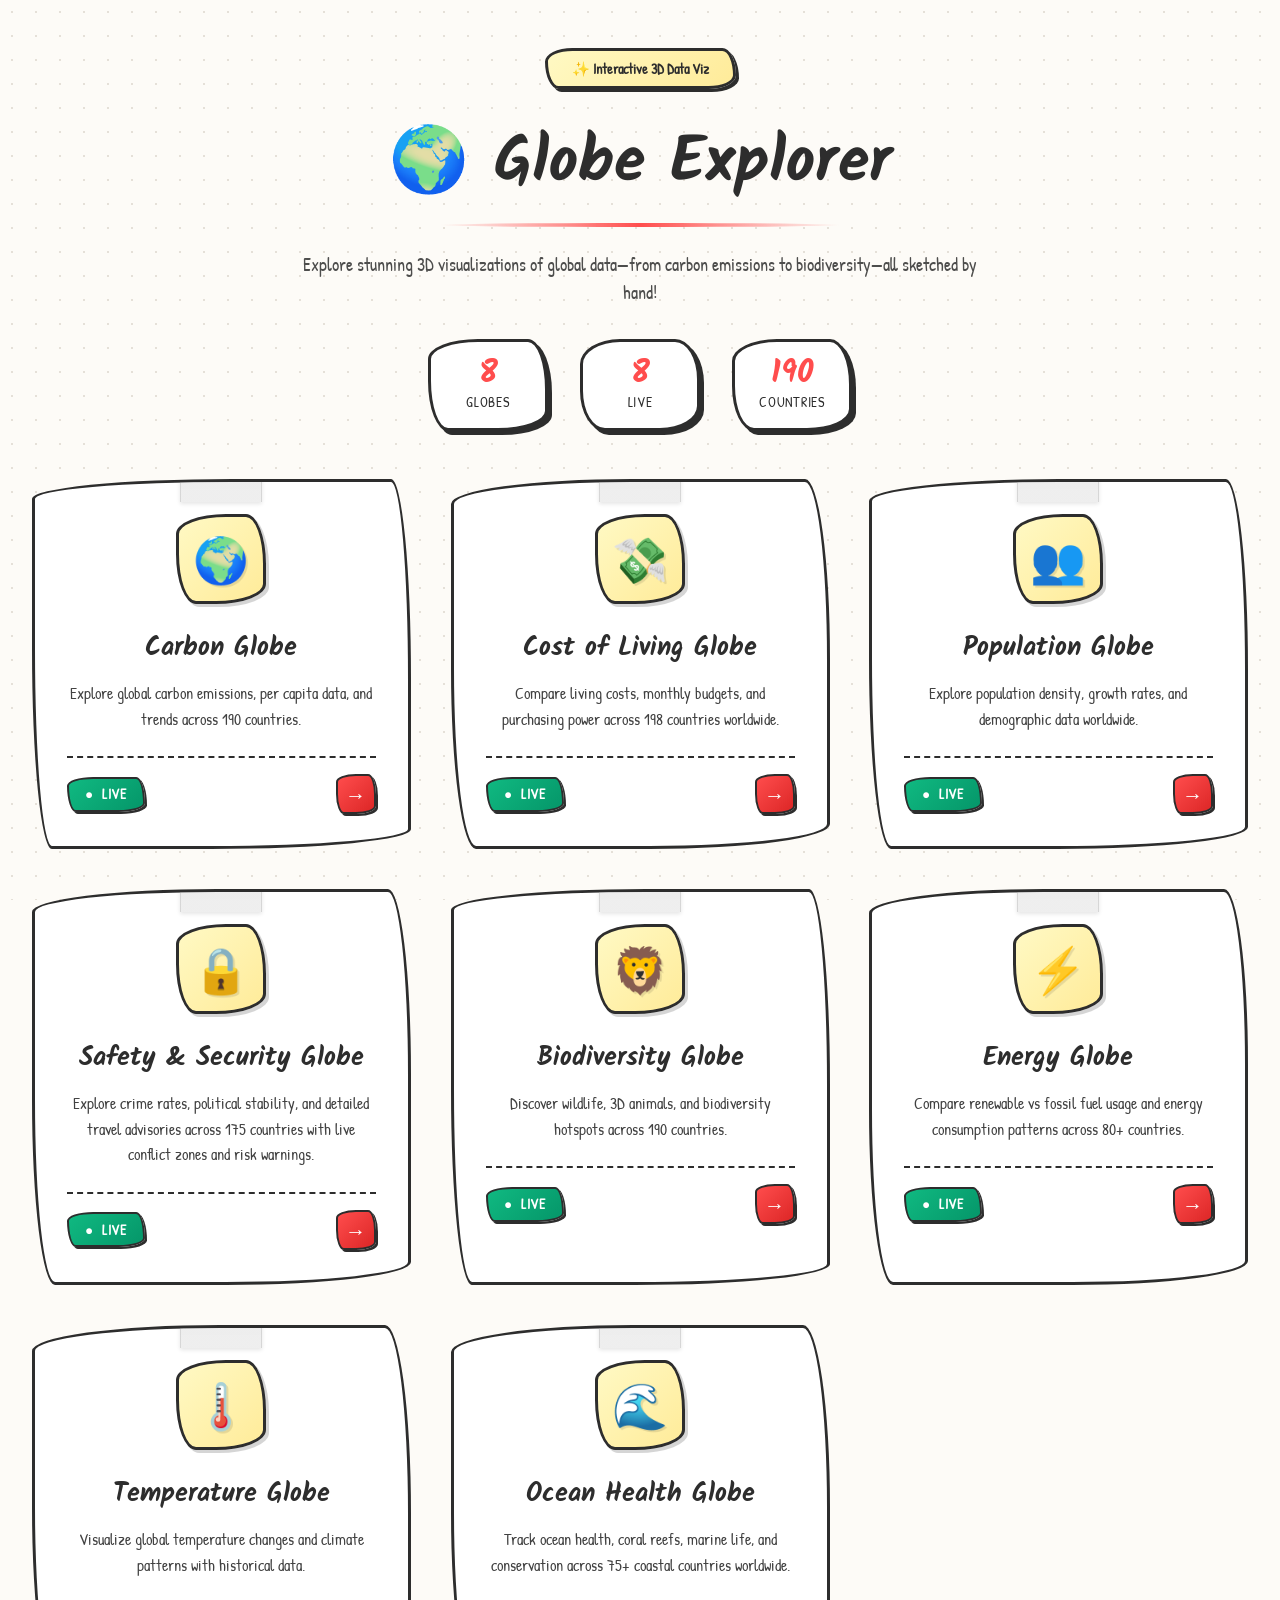
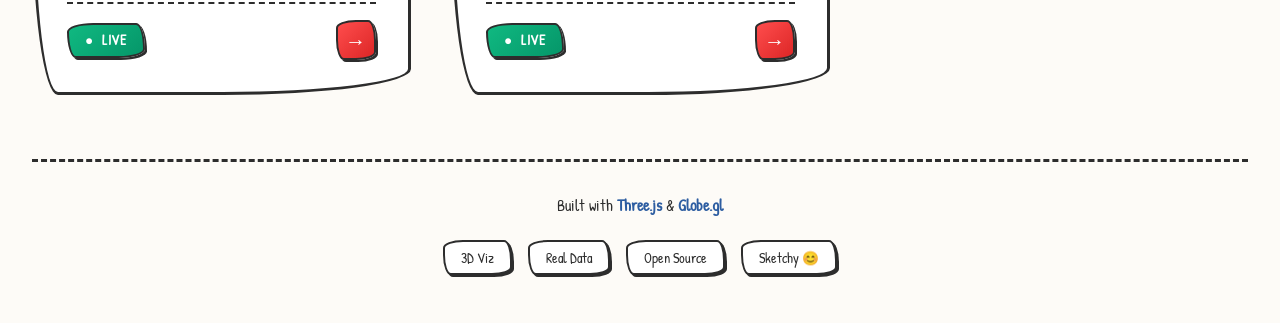
==== commit abba54b4: "feat: Add Safety & Security Globe as 8th globe visualization - Add new Safety & Security Globe with " ====
--- a/index.html
+++ b/index.html
@@ -289,6 +289,10 @@
         .globe-card:nth-child(7) {
             border-radius: 188px 26px 188px 26px / 26px 188px 26px 188px;
             animation-delay: 1.7s;
+        }
+        .globe-card:nth-child(8) {
+            border-radius: 182px 27px 182px 27px / 27px 182px 27px 182px;
+            animation-delay: 1.8s;
         }
 
         @keyframes cardSlideIn {
@@ -613,11 +617,11 @@
             </p>
             <div class="header-stats">
                 <div class="stat-item">
-                    <span class="stat-value">7</span>
+                    <span class="stat-value">8</span>
                     <span class="stat-label">Globes</span>
                 </div>
                 <div class="stat-item">
-                    <span class="stat-value">7</span>
+                    <span class="stat-value">8</span>
                     <span class="stat-label">Live</span>
                 </div>
                 <div class="stat-item">
@@ -674,14 +678,14 @@
                 </div>
             </a>
 
-            <!-- Ocean Health Globe -->
-            <a href="globes/ocean/index.html" class="globe-card live">
+            <!-- Safety & Security Globe -->
+            <a href="globes/safety/index.html" class="globe-card live">
                 <div class="globe-icon-container">
-                    <div class="globe-icon">🌊</div>
-                </div>
-                <h2 class="globe-title">Ocean Health Globe</h2>
+                    <div class="globe-icon">🔒</div>
+                </div>
+                <h2 class="globe-title">Safety & Security Globe</h2>
                 <p class="globe-description">
-                    Track ocean health, coral reefs, marine life, and conservation across 75+ coastal countries worldwide.
+                    Explore crime rates, political stability, and detailed travel advisories across 175 countries with live conflict zones and risk warnings.
                 </p>
                 <div class="globe-card-footer">
                     <span class="globe-status status-live">Live</span>
@@ -727,6 +731,21 @@
                 <h2 class="globe-title">Temperature Globe</h2>
                 <p class="globe-description">
                     Visualize global temperature changes and climate patterns with historical data.
+                </p>
+                <div class="globe-card-footer">
+                    <span class="globe-status status-live">Live</span>
+                    <div class="launch-arrow">→</div>
+                </div>
+            </a>
+
+            <!-- Ocean Health Globe -->
+            <a href="globes/ocean/index.html" class="globe-card live">
+                <div class="globe-icon-container">
+                    <div class="globe-icon">🌊</div>
+                </div>
+                <h2 class="globe-title">Ocean Health Globe</h2>
+                <p class="globe-description">
+                    Track ocean health, coral reefs, marine life, and conservation across 75+ coastal countries worldwide.
                 </p>
                 <div class="globe-card-footer">
                     <span class="globe-status status-live">Live</span>
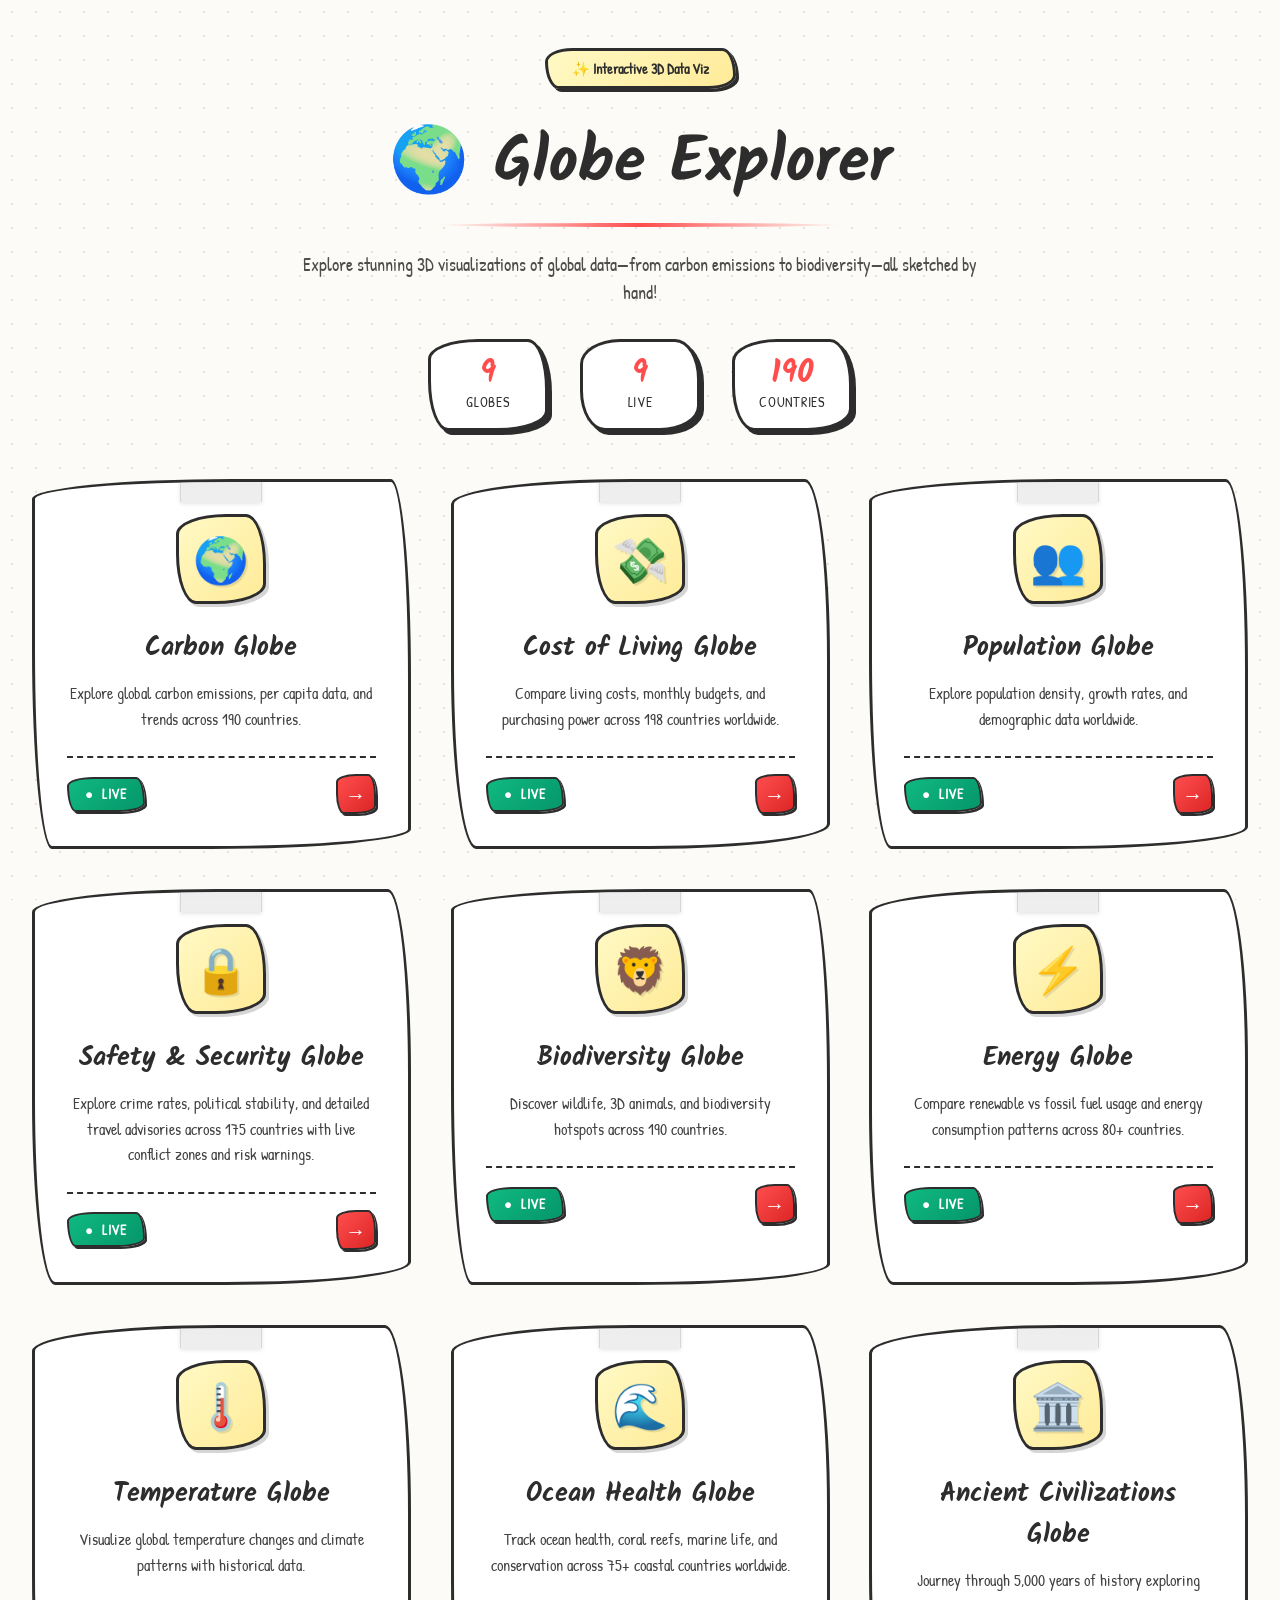
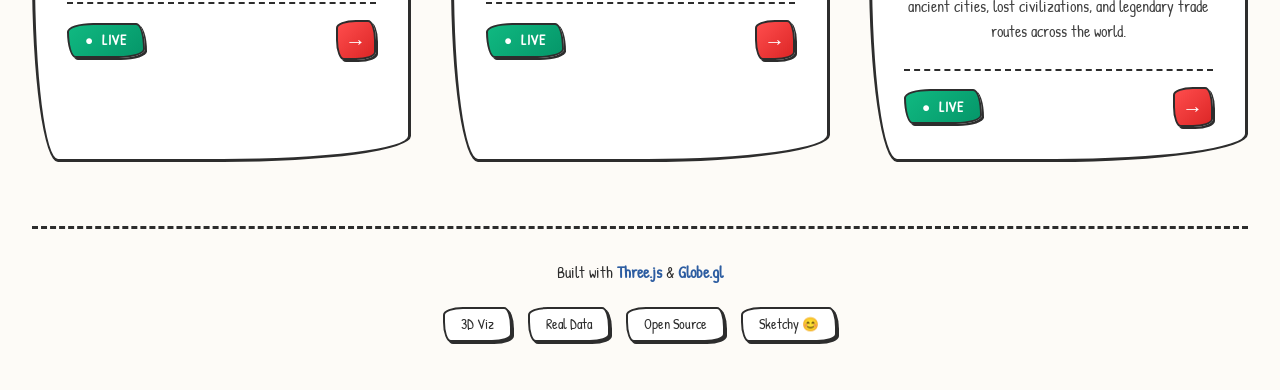
==== commit db1ea331: "feat: Add Ancient Civilizations & Lost Cities Globe as 9th visualization - Add new Ancient Civilizat" ====
--- a/index.html
+++ b/index.html
@@ -293,6 +293,10 @@
         .globe-card:nth-child(8) {
             border-radius: 182px 27px 182px 27px / 27px 182px 27px 182px;
             animation-delay: 1.8s;
+        }
+        .globe-card:nth-child(9) {
+            border-radius: 192px 28px 192px 28px / 28px 192px 28px 192px;
+            animation-delay: 1.9s;
         }
 
         @keyframes cardSlideIn {
@@ -617,11 +621,11 @@
             </p>
             <div class="header-stats">
                 <div class="stat-item">
-                    <span class="stat-value">8</span>
+                    <span class="stat-value">9</span>
                     <span class="stat-label">Globes</span>
                 </div>
                 <div class="stat-item">
-                    <span class="stat-value">8</span>
+                    <span class="stat-value">9</span>
                     <span class="stat-label">Live</span>
                 </div>
                 <div class="stat-item">
@@ -746,6 +750,21 @@
                 <h2 class="globe-title">Ocean Health Globe</h2>
                 <p class="globe-description">
                     Track ocean health, coral reefs, marine life, and conservation across 75+ coastal countries worldwide.
+                </p>
+                <div class="globe-card-footer">
+                    <span class="globe-status status-live">Live</span>
+                    <div class="launch-arrow">→</div>
+                </div>
+            </a>
+
+            <!-- Ancient Civilizations Globe -->
+            <a href="globes/ancient/index.html" class="globe-card live">
+                <div class="globe-icon-container">
+                    <div class="globe-icon">🏛️</div>
+                </div>
+                <h2 class="globe-title">Ancient Civilizations Globe</h2>
+                <p class="globe-description">
+                    Journey through 5,000 years of history exploring ancient cities, lost civilizations, and legendary trade routes across the world.
                 </p>
                 <div class="globe-card-footer">
                     <span class="globe-status status-live">Live</span>
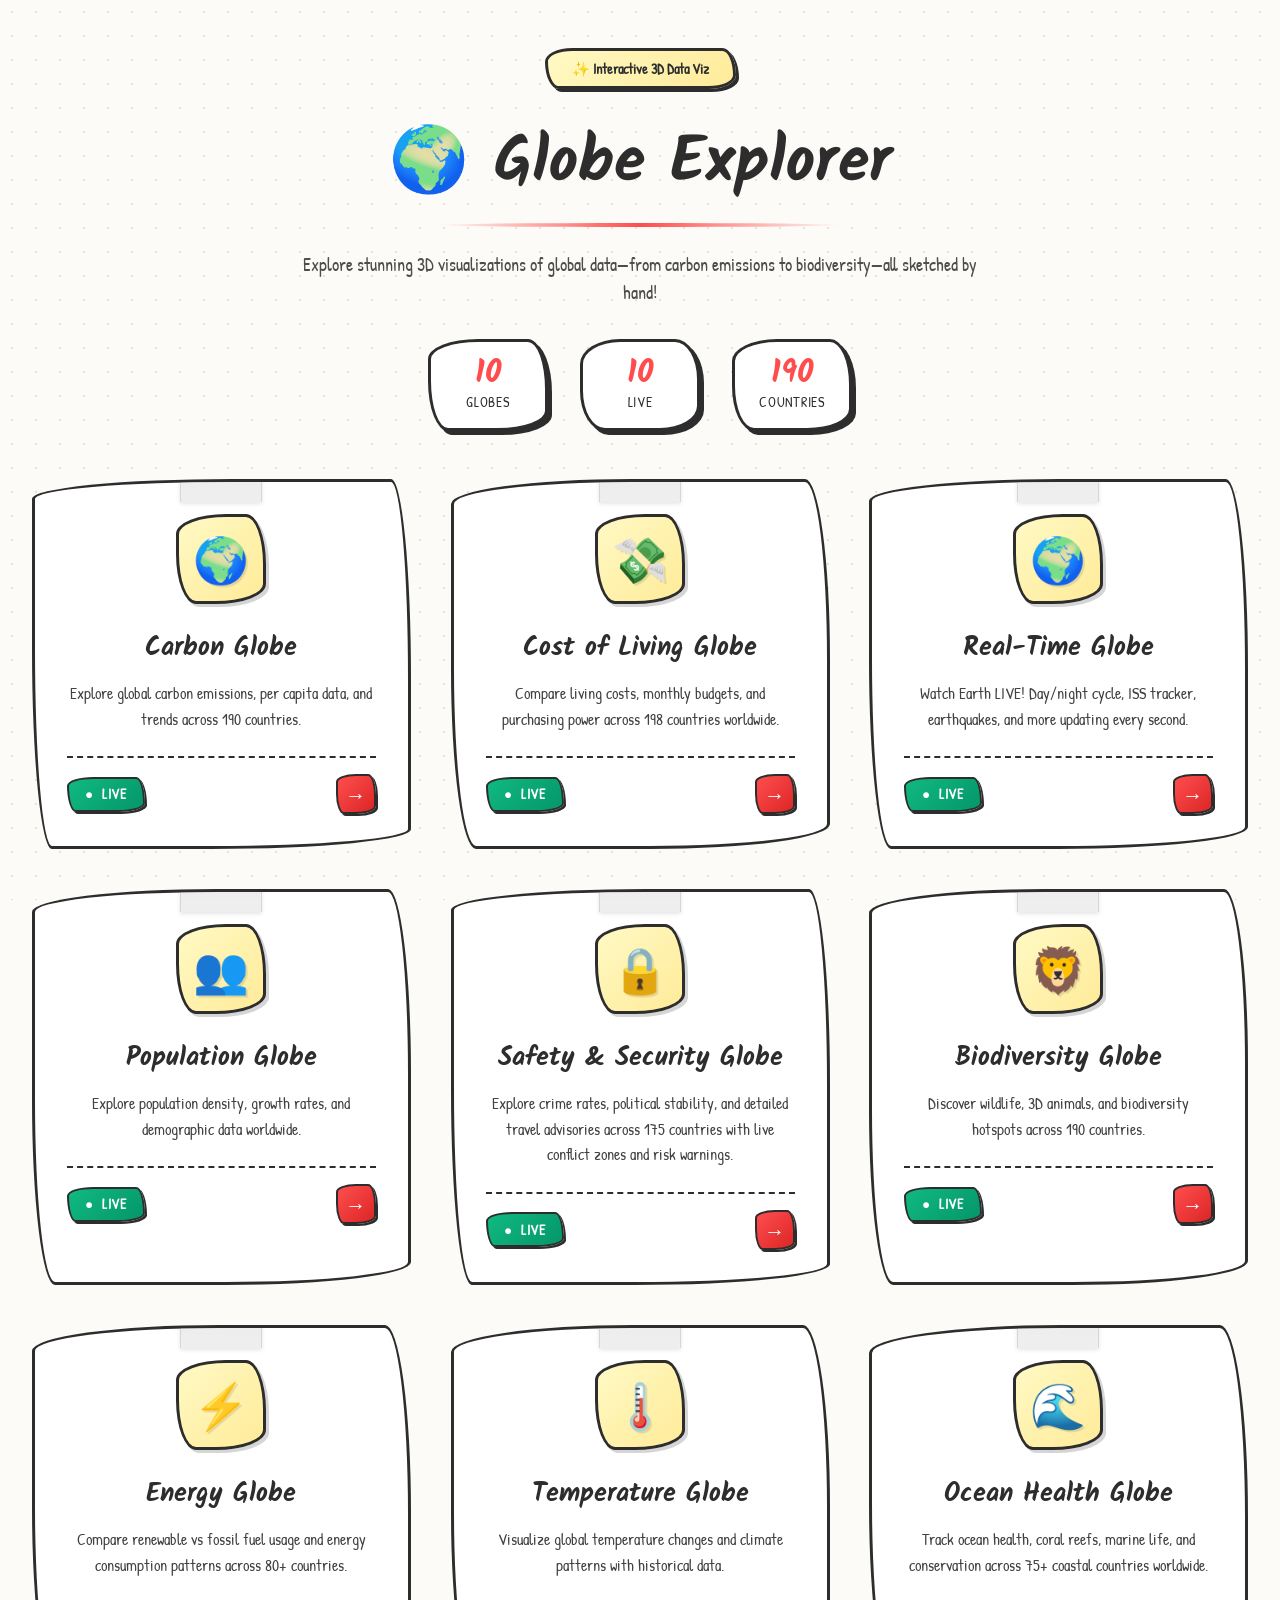
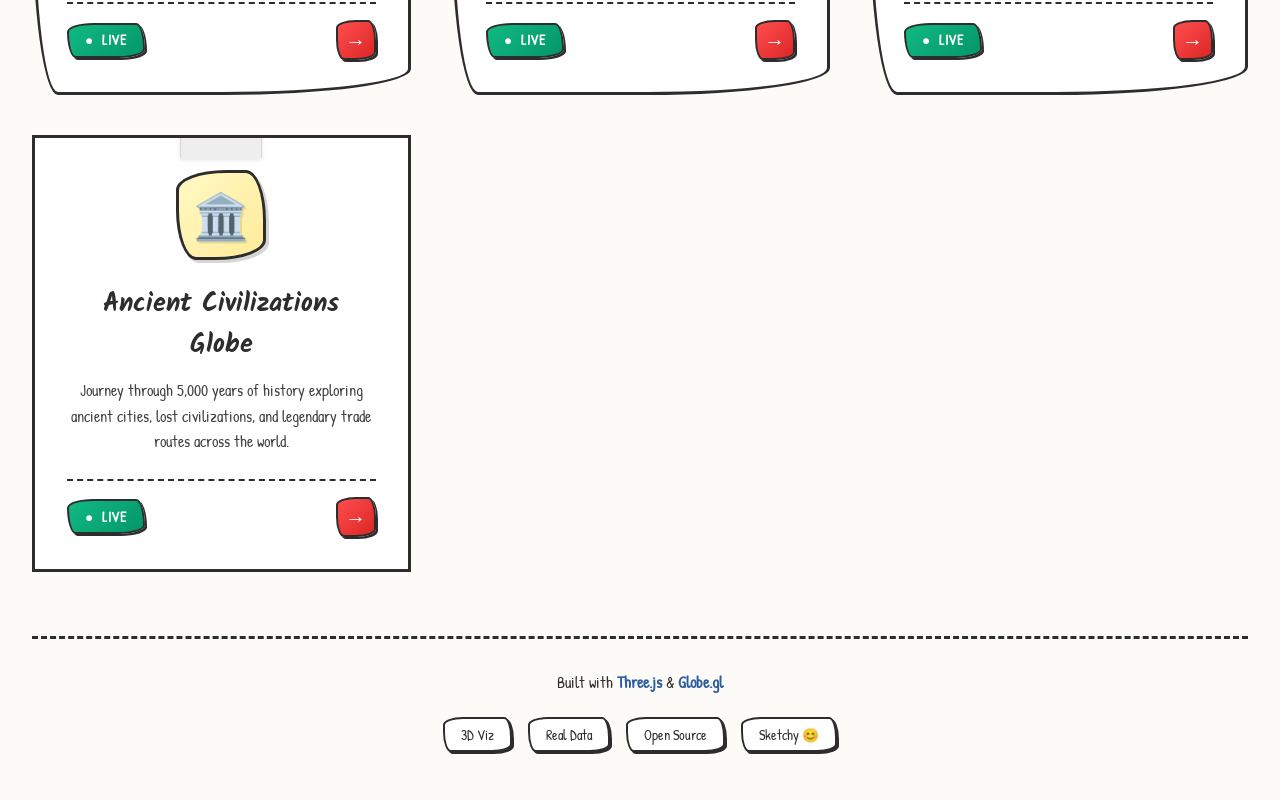
==== commit 18c70004: "feat: Add Real-Time Globe with hand-drawn design system Complete live Earth visualization with:  Fea" ====
--- a/index.html
+++ b/index.html
@@ -621,11 +621,11 @@
             </p>
             <div class="header-stats">
                 <div class="stat-item">
-                    <span class="stat-value">9</span>
+                    <span class="stat-value">10</span>
                     <span class="stat-label">Globes</span>
                 </div>
                 <div class="stat-item">
-                    <span class="stat-value">9</span>
+                    <span class="stat-value">10</span>
                     <span class="stat-label">Live</span>
                 </div>
                 <div class="stat-item">
@@ -660,6 +660,21 @@
                 <h2 class="globe-title">Cost of Living Globe</h2>
                 <p class="globe-description">
                     Compare living costs, monthly budgets, and purchasing power across 198 countries worldwide.
+                </p>
+                <div class="globe-card-footer">
+                    <span class="globe-status status-live">Live</span>
+                    <div class="launch-arrow">→</div>
+                </div>
+            </a>
+
+            <!-- Real-Time Globe -->
+            <a href="globes/realtime/index.html" class="globe-card live">
+                <div class="globe-icon-container">
+                    <div class="globe-icon">🌍</div>
+                </div>
+                <h2 class="globe-title">Real-Time Globe</h2>
+                <p class="globe-description">
+                    Watch Earth LIVE! Day/night cycle, ISS tracker, earthquakes, and more updating every second.
                 </p>
                 <div class="globe-card-footer">
                     <span class="globe-status status-live">Live</span>
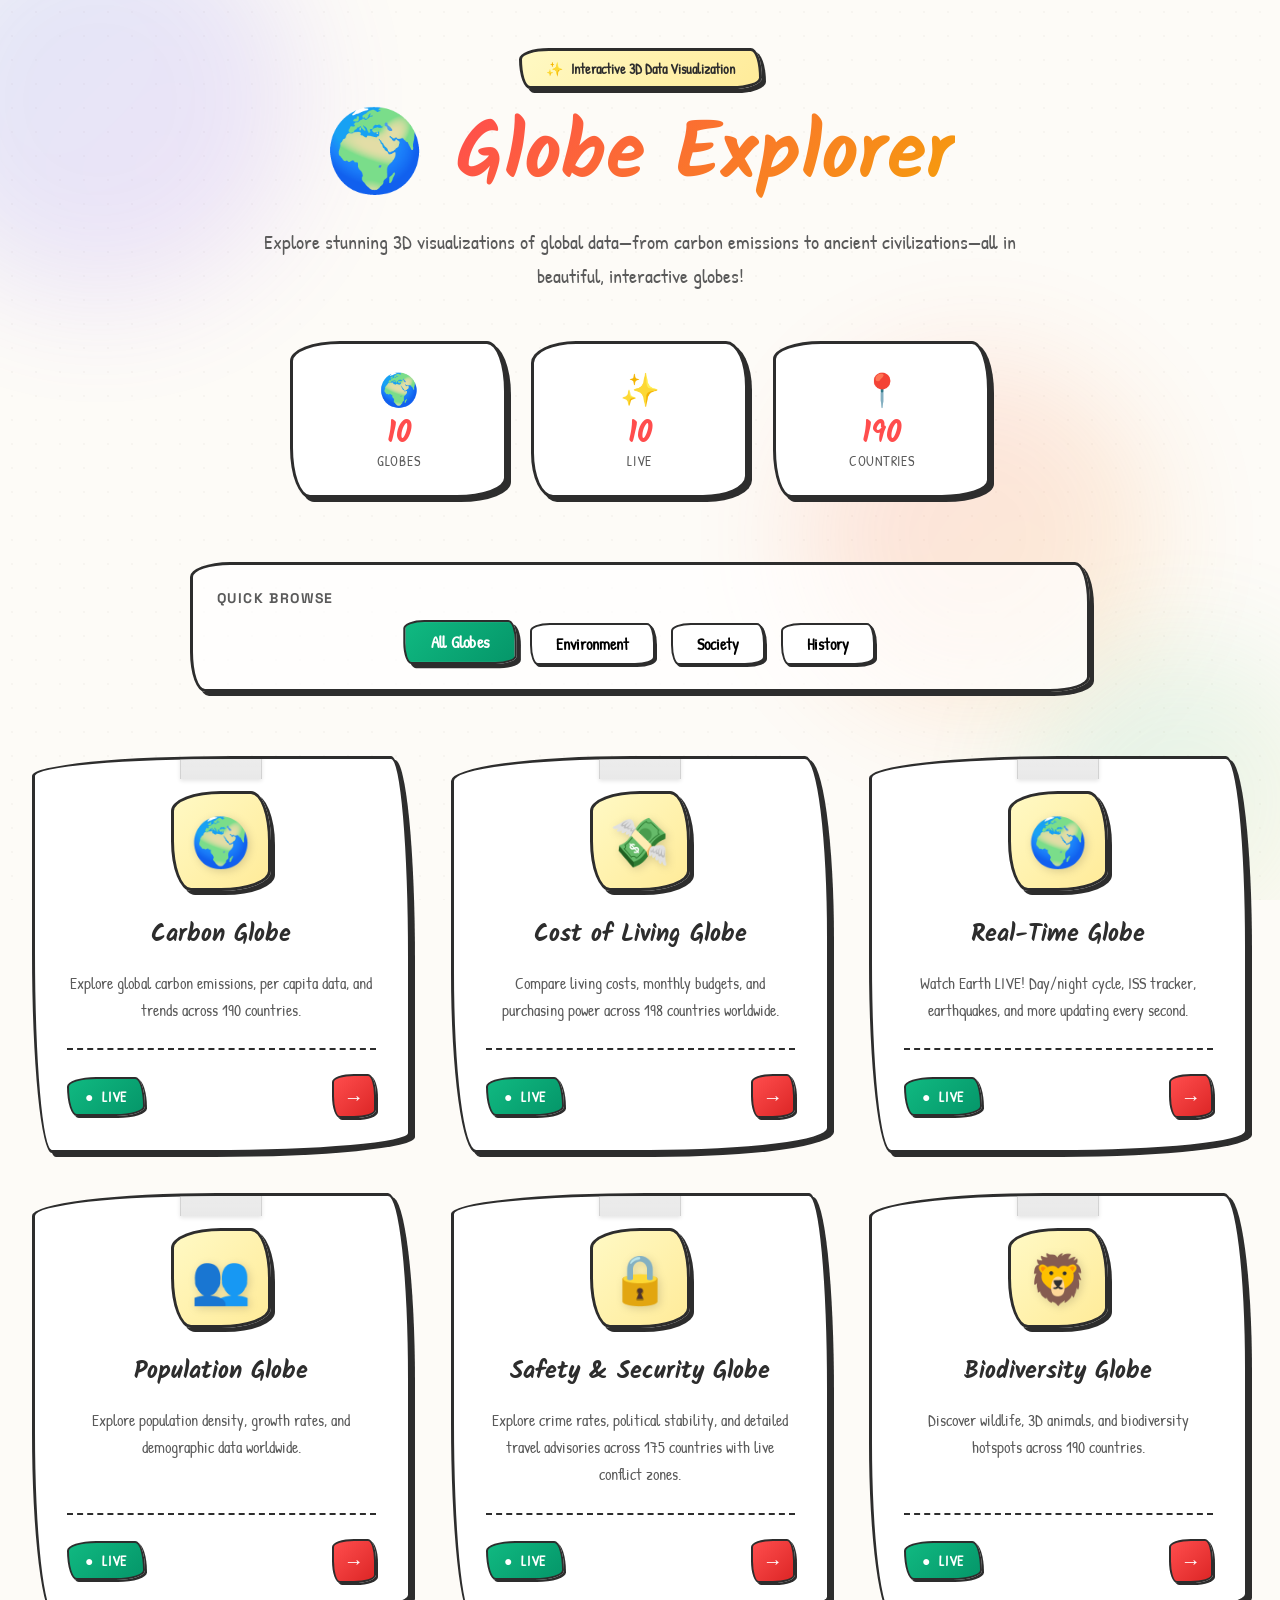
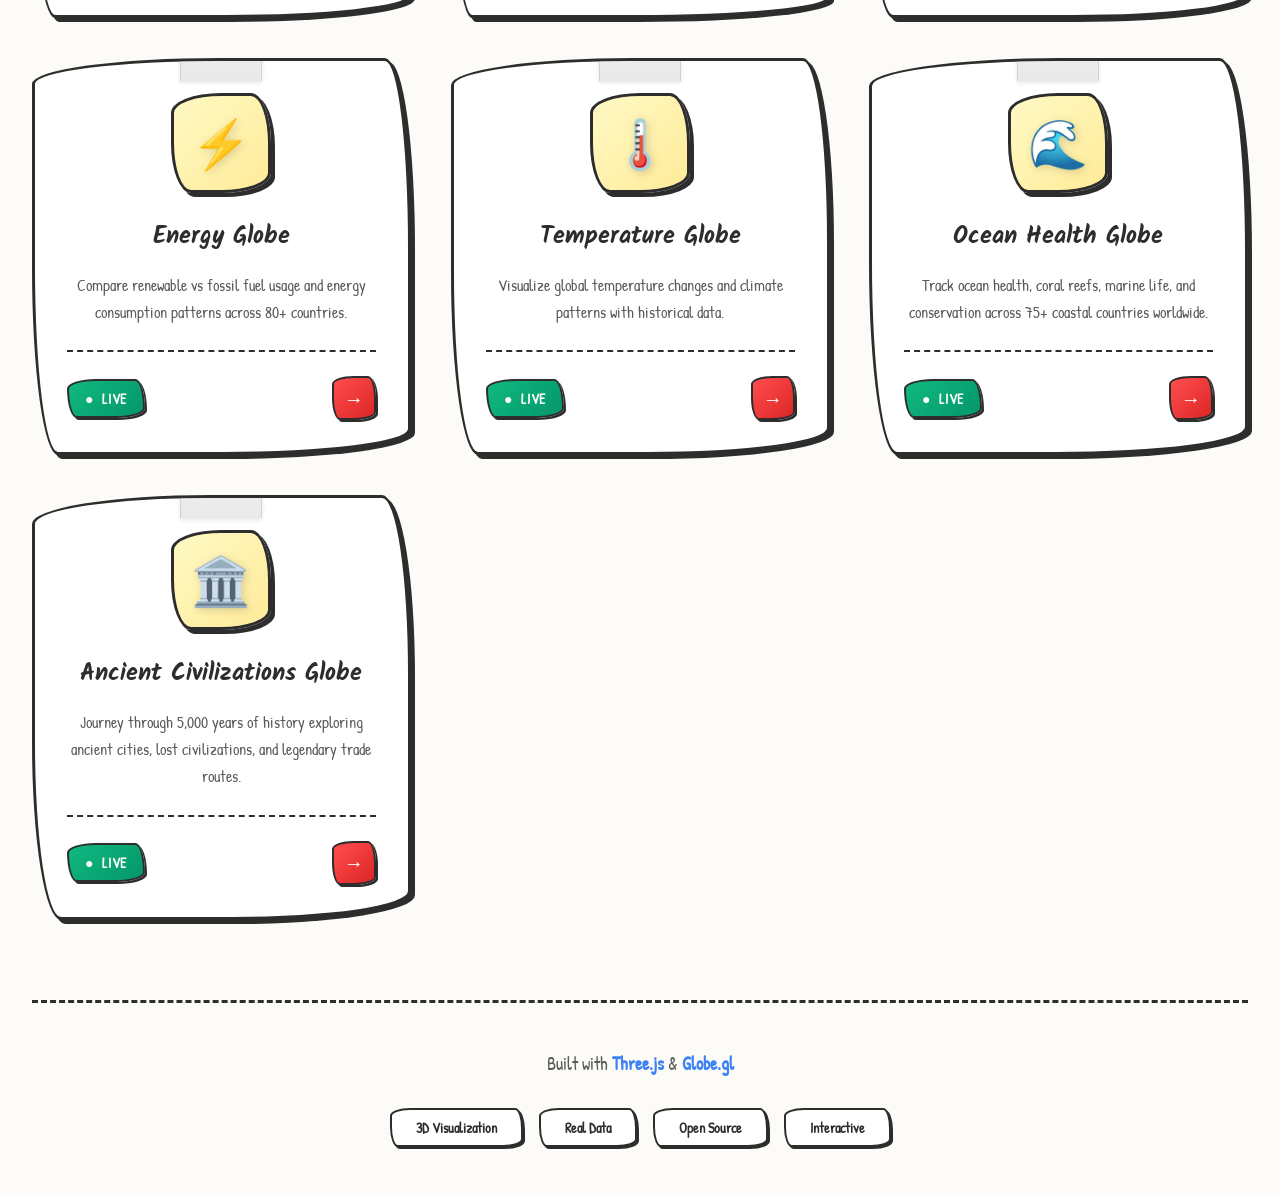
==== commit b2b77d2a: "feat: Enhance ancient globe with detailed site info and improve homepage design - Add comprehensive " ====
--- a/index.html
+++ b/index.html
@@ -3,11 +3,77 @@
 <head>
     <meta charset="UTF-8">
     <meta name="viewport" content="width=device-width, initial-scale=1.0">
-    <title>🌍 Globe Explorer - Hand-Drawn Data Viz</title>
+    <title>🌍 Globe Explorer - Interactive 3D Data Visualization</title>
+    <meta name="description" content="Explore stunning 3D visualizations of global data—from carbon emissions to ancient civilizations—all in beautiful, interactive globes!">
     <link rel="preconnect" href="https://fonts.googleapis.com">
     <link rel="preconnect" href="https://fonts.gstatic.com" crossorigin>
-    <link href="https://fonts.googleapis.com/css2?family=Kalam:wght@700&family=Patrick+Hand&display=swap" rel="stylesheet">
+    <link href="https://fonts.googleapis.com/css2?family=Kalam:wght@700&family=Patrick+Hand&family=Space+Grotesk:wght@500;700&display=swap" rel="stylesheet">
     <style>
+        /* ===== CSS CUSTOM PROPERTIES (Design Tokens) ===== */
+        :root {
+            /* Color System */
+            --color-bg: #fdfbf7;
+            --color-bg-secondary: #f8f6f2;
+            --color-text-primary: #2d2d2d;
+            --color-text-secondary: #5a5a5a;
+            --color-border: #2d2d2d;
+
+            /* Brand Colors */
+            --color-accent-red: #ff4d4d;
+            --color-accent-red-dark: #dc2626;
+            --color-accent-yellow: #fff9c4;
+            --color-accent-yellow-dark: #ffeb99;
+            --color-accent-green: #10b981;
+            --color-accent-green-dark: #059669;
+            --color-accent-blue: #3b82f6;
+            --color-accent-purple: #a855f7;
+            --color-accent-orange: #f59e0b;
+
+            /* Spacing System (8px base) */
+            --space-1: 0.5rem;    /* 8px */
+            --space-2: 1rem;      /* 16px */
+            --space-3: 1.5rem;    /* 24px */
+            --space-4: 2rem;      /* 32px */
+            --space-5: 2.5rem;    /* 40px */
+            --space-6: 3rem;      /* 48px */
+            --space-8: 4rem;      /* 64px */
+            --space-10: 5rem;     /* 80px */
+
+            /* Typography Scale */
+            --font-size-xs: 0.75rem;    /* 12px */
+            --font-size-sm: 0.875rem;   /* 14px */
+            --font-size-base: 1rem;     /* 16px */
+            --font-size-lg: 1.125rem;   /* 18px */
+            --font-size-xl: 1.25rem;    /* 20px */
+            --font-size-2xl: 1.5rem;    /* 24px */
+            --font-size-3xl: 1.875rem;  /* 30px */
+            --font-size-4xl: 2.25rem;   /* 36px */
+            --font-size-5xl: 3rem;      /* 48px */
+
+            /* Font Families */
+            --font-display: 'Kalam', cursive;
+            --font-body: 'Patrick Hand', cursive;
+            --font-accent: 'Space Grotesk', sans-serif;
+
+            /* Shadows */
+            --shadow-sm: 2px 2px 0px 0px var(--color-border);
+            --shadow-md: 4px 4px 0px 0px var(--color-border);
+            --shadow-lg: 6px 6px 0px 0px var(--color-border);
+            --shadow-xl: 8px 8px 0px 0px var(--color-border);
+
+            /* Transitions */
+            --transition-fast: 150ms cubic-bezier(0.4, 0, 0.2, 1);
+            --transition-base: 300ms cubic-bezier(0.4, 0, 0.2, 1);
+            --transition-slow: 500ms cubic-bezier(0.4, 0, 0.2, 1);
+            --transition-bounce: 600ms cubic-bezier(0.68, -0.55, 0.265, 1.55);
+
+            /* Border Radius */
+            --radius-sm: 20px 8px 20px 8px / 8px 20px 8px 20px;
+            --radius-md: 40px 15px 40px 15px / 15px 40px 15px 40px;
+            --radius-lg: 200px 20px 200px 20px / 20px 200px 20px 200px;
+        }
+
+        /* ===== RESET & BASE ===== */
         * {
             margin: 0;
             padding: 0;
@@ -16,295 +82,399 @@
 
         html {
             scroll-behavior: smooth;
+            font-size: 16px;
         }
 
         body {
-            font-family: 'Patrick Hand', cursive;
-            background: #fdfbf7;
-            color: #2d2d2d;
+            font-family: var(--font-body);
+            background: var(--color-bg);
+            color: var(--color-text-primary);
             min-height: 100vh;
-            padding: 3rem 2rem;
+            overflow-x: hidden;
             position: relative;
-            overflow-x: hidden;
-        }
-
-        /* Enhanced paper texture with animation */
-        body::before {
-            content: '';
+        }
+
+        /* ===== ANIMATED BACKGROUND ===== */
+        .background-wrapper {
             position: fixed;
             top: 0;
             left: 0;
             width: 100%;
             height: 100%;
-            background-image: radial-gradient(#e5e0d8 1px, transparent 1px);
+            z-index: 0;
+            overflow: hidden;
+            pointer-events: none;
+        }
+
+        /* Subtle paper texture */
+        .background-wrapper::before {
+            content: '';
+            position: absolute;
+            top: 0;
+            left: 0;
+            width: 100%;
+            height: 100%;
+            background-image: radial-gradient(circle at 50% 50%, rgba(229, 224, 216, 0.4) 1px, transparent 1px);
             background-size: 24px 24px;
-            pointer-events: none;
-            z-index: 0;
-            animation: paperFloat 60s ease-in-out infinite;
-        }
-
-        @keyframes paperFloat {
-            0%, 100% { opacity: 1; }
-            50% { opacity: 0.7; }
-        }
-
+            animation: paperDrift 60s ease-in-out infinite;
+            opacity: 0.6;
+        }
+
+        @keyframes paperDrift {
+            0%, 100% { transform: translate(0, 0); }
+            25% { transform: translate(10px, -10px); }
+            50% { transform: translate(-10px, 10px); }
+            75% { transform: translate(10px, 10px); }
+        }
+
+        /* Floating gradient orbs */
+        .orb {
+            position: absolute;
+            border-radius: 50%;
+            filter: blur(60px);
+            opacity: 0.15;
+            animation: float 20s ease-in-out infinite;
+        }
+
+        .orb-1 {
+            width: 400px;
+            height: 400px;
+            background: linear-gradient(135deg, var(--color-accent-blue), var(--color-accent-purple));
+            top: -100px;
+            left: -100px;
+            animation-delay: 0s;
+        }
+
+        .orb-2 {
+            width: 300px;
+            height: 300px;
+            background: linear-gradient(135deg, var(--color-accent-green), var(--color-accent-yellow-dark));
+            bottom: -50px;
+            right: -50px;
+            animation-delay: 7s;
+        }
+
+        .orb-3 {
+            width: 350px;
+            height: 350px;
+            background: linear-gradient(135deg, var(--color-accent-red), var(--color-accent-orange));
+            top: 40%;
+            right: 10%;
+            animation-delay: 14s;
+        }
+
+        @keyframes float {
+            0%, 100% { transform: translate(0, 0) scale(1); }
+            33% { transform: translate(30px, -30px) scale(1.1); }
+            66% { transform: translate(-30px, 30px) scale(0.9); }
+        }
+
+        /* ===== MAIN CONTAINER ===== */
         .page-container {
             position: relative;
             z-index: 1;
             max-width: 1400px;
             margin: 0 auto;
-            animation: fadeIn 0.6s ease-out;
+            padding: var(--space-6) var(--space-4);
+            animation: fadeInUp 0.8s ease-out;
+        }
+
+        @keyframes fadeInUp {
+            from { opacity: 0; transform: translateY(40px); }
+            to { opacity: 1; transform: translateY(0); }
+        }
+
+        /* ===== HEADER ===== */
+        .hero-section {
+            text-align: center;
+            margin-bottom: var(--space-8);
+            position: relative;
+        }
+
+        .badge {
+            display: inline-flex;
+            align-items: center;
+            gap: var(--space-1);
+            padding: var(--space-1) var(--space-3);
+            background: linear-gradient(135deg, var(--color-accent-yellow) 0%, var(--color-accent-yellow-dark) 100%);
+            border: 3px solid var(--color-border);
+            border-radius: var(--radius-md);
+            font-size: var(--font-size-sm);
+            font-weight: bold;
+            margin-bottom: var(--space-3);
+            box-shadow: var(--shadow-md);
+            animation: badgeBounce 1s var(--transition-bounce) 0.2s both;
+        }
+
+        @keyframes badgeBounce {
+            0% { opacity: 0; transform: scale(0.5) rotate(-5deg); }
+            100% { opacity: 1; transform: scale(1) rotate(-1deg); }
+        }
+
+        .badge::before {
+            content: '✨';
+            animation: sparkle 2s ease-in-out infinite;
+        }
+
+        @keyframes sparkle {
+            0%, 100% { opacity: 1; transform: scale(1) rotate(0deg); }
+            50% { opacity: 0.6; transform: scale(1.3) rotate(180deg); }
+        }
+
+        .hero-title {
+            font-family: var(--font-display);
+            font-size: clamp(2.5rem, 8vw, 5rem);
+            font-weight: 700;
+            margin-bottom: var(--space-3);
+            color: var(--color-text-primary);
+            line-height: 1.1;
+            animation: titleReveal 1s var(--transition-bounce) 0.4s both;
+            position: relative;
+        }
+
+        @keyframes titleReveal {
+            0% { opacity: 0; transform: scale(0.9) translateY(-20px); }
+            100% { opacity: 1; transform: scale(1) translateY(0); }
+        }
+
+        .hero-title-gradient {
+            background: linear-gradient(135deg, var(--color-accent-red) 0%, var(--color-accent-orange) 50%, var(--color-accent-purple) 100%);
+            -webkit-background-clip: text;
+            -webkit-text-fill-color: transparent;
+            background-clip: text;
+            display: inline-block;
+            animation: gradientShift 8s ease infinite;
+            background-size: 200% 200%;
+        }
+
+        @keyframes gradientShift {
+            0%, 100% { background-position: 0% 50%; }
+            50% { background-position: 100% 50%; }
+        }
+
+        .hero-subtitle {
+            font-size: var(--font-size-xl);
+            color: var(--color-text-secondary);
+            max-width: 800px;
+            margin: 0 auto var(--space-6);
+            line-height: 1.7;
+            animation: fadeIn 1s ease-out 0.6s both;
         }
 
         @keyframes fadeIn {
-            from { opacity: 0; transform: translateY(20px); }
-            to { opacity: 1; transform: translateY(0); }
-        }
-
-        /* Header */
-        .header {
+            from { opacity: 0; }
+            to { opacity: 1; }
+        }
+
+        /* Stats Grid */
+        .stats-grid {
+            display: grid;
+            grid-template-columns: repeat(auto-fit, minmax(140px, 1fr));
+            gap: var(--space-3);
+            max-width: 700px;
+            margin: var(--space-6) auto;
+        }
+
+        .stat-card {
+            background: white;
+            border: 3px solid var(--color-border);
+            padding: var(--space-3) var(--space-2);
             text-align: center;
-            margin-bottom: 3rem;
-            animation: slideDown 0.8s cubic-bezier(0.68, -0.55, 0.265, 1.55);
-        }
-
-        @keyframes slideDown {
-            from { opacity: 0; transform: translateY(-50px); }
-            to { opacity: 1; transform: translateY(0); }
-        }
-
-        .header-badge {
-            display: inline-block;
-            padding: 0.5rem 1.5rem;
-            background: linear-gradient(135deg, #fff9c4 0%, #ffeb99 100%);
-            border: 3px solid #2d2d2d;
-            border-radius: 30px 15px 30px 15px / 15px 30px 15px 30px;
-            font-size: 0.9rem;
-            font-weight: bold;
-            margin-bottom: 1.5rem;
-            box-shadow: 3px 3px 0px 0px #2d2d2d;
+            box-shadow: var(--shadow-md);
+            transition: all var(--transition-bounce);
+            animation: statPop 0.6s var(--transition-bounce) both;
             position: relative;
-            overflow: visible;
-            z-index: 1;
-            transition: all 0.3s cubic-bezier(0.68, -0.55, 0.265, 1.55);
-        }
-
-        .header-badge:hover {
-            transform: rotate(-2deg) scale(1.05);
-            box-shadow: 5px 5px 0px 0px #2d2d2d;
-        }
-
-        .header-badge::before {
-            content: '✨ ';
-            animation: sparkle 2s ease-in-out infinite;
-        }
-
-        @keyframes sparkle {
-            0%, 100% { opacity: 1; transform: scale(1); }
-            50% { opacity: 0.6; transform: scale(1.2); }
-        }
-
-        /* Prevent tape decoration on header */
-        .header::before,
-        .header::after,
-        .header-badge::after {
-            display: none !important;
-        }
-
-        .header h1 {
-            font-family: 'Kalam', cursive;
-            font-size: clamp(2.5rem, 6vw, 4rem);
-            font-weight: 700;
-            margin-bottom: 1rem;
-            color: #2d2d2d;
-            animation: titleBounce 1s cubic-bezier(0.68, -0.55, 0.265, 1.55) 0.2s both;
-        }
-
-        @keyframes titleBounce {
-            from { opacity: 0; transform: scale(0.8); }
-            to { opacity: 1; transform: scale(1); }
-        }
-
-        .header h1::after {
+            overflow: hidden;
+        }
+
+        .stat-card::before {
             content: '';
-            position: relative;
-            display: block;
-            width: 80%;
-            max-width: 400px;
-            height: 4px;
-            background: linear-gradient(90deg, transparent, #ff4d4d, transparent);
-            margin: 0.5rem auto 0;
-            border-radius: 50%;
-            animation: underlineGrow 0.8s ease-out 0.5s both;
-        }
-
-        @keyframes underlineGrow {
-            from { width: 0%; opacity: 0; }
-            to { width: 80%; opacity: 1; }
-        }
-
-        .header-subtitle {
-            font-size: 1.1rem;
-            color: #2d2d2d;
-            max-width: 700px;
-            margin: 1.5rem auto 2rem;
-            line-height: 1.6;
-            opacity: 0;
-            animation: fadeInUp 0.8s ease-out 0.6s forwards;
-        }
-
-        @keyframes fadeInUp {
-            from { opacity: 0; transform: translateY(20px); }
-            to { opacity: 0.85; transform: translateY(0); }
-        }
-
-        /* Stats with stagger animation */
-        .header-stats {
-            display: flex;
-            justify-content: center;
-            gap: 2rem;
-            flex-wrap: wrap;
-            margin-top: 2rem;
-        }
-
-        .stat-item {
-            background: white;
-            border: 3px solid #2d2d2d;
-            padding: 1rem 1.5rem;
-            min-width: 120px;
-            text-align: center;
-            box-shadow: 4px 4px 0px 0px #2d2d2d;
-            transition: all 0.3s cubic-bezier(0.68, -0.55, 0.265, 1.55);
-            opacity: 0;
-            animation: popIn 0.6s cubic-bezier(0.68, -0.55, 0.265, 1.55) forwards;
-        }
-
-        .stat-item:nth-child(1) {
+            position: absolute;
+            top: 0;
+            left: -100%;
+            width: 100%;
+            height: 100%;
+            background: linear-gradient(90deg, transparent, rgba(255, 255, 255, 0.5), transparent);
+            transition: left var(--transition-slow);
+        }
+
+        .stat-card:hover::before {
+            left: 100%;
+        }
+
+        .stat-card:nth-child(1) {
             border-radius: 50px 20px 50px 20px / 20px 50px 20px 50px;
             animation-delay: 0.8s;
         }
 
-        .stat-item:nth-child(2) {
-            border-radius: 40px 25px 40px 25px / 25px 40px 25px 40px;
+        .stat-card:nth-child(2) {
+            border-radius: 45px 22px 45px 22px / 22px 45px 22px 45px;
             animation-delay: 0.9s;
         }
 
-        .stat-item:nth-child(3) {
-            border-radius: 45px 22px 45px 22px / 22px 45px 22px 45px;
+        .stat-card:nth-child(3) {
+            border-radius: 48px 18px 48px 18px / 18px 48px 18px 48px;
             animation-delay: 1s;
         }
 
-        @keyframes popIn {
-            from { opacity: 0; transform: scale(0.5) rotate(-10deg); }
-            to { opacity: 1; transform: scale(1) rotate(0deg); }
-        }
-
-        .stat-item:hover {
-            transform: translateY(-6px) rotate(-2deg);
-            box-shadow: 8px 8px 0px 0px #2d2d2d;
+        @keyframes statPop {
+            0% { opacity: 0; transform: scale(0.5) rotate(-10deg); }
+            100% { opacity: 1; transform: scale(1) rotate(0deg); }
+        }
+
+        .stat-card:hover {
+            transform: translateY(-8px) rotate(-2deg) scale(1.05);
+            box-shadow: var(--shadow-xl);
+        }
+
+        .stat-icon {
+            font-size: 2rem;
+            margin-bottom: var(--space-1);
+            display: block;
+            animation: iconFloat 3s ease-in-out infinite;
+        }
+
+        @keyframes iconFloat {
+            0%, 100% { transform: translateY(0); }
+            50% { transform: translateY(-5px); }
         }
 
         .stat-value {
-            font-family: 'Kalam', cursive;
-            font-size: 2rem;
+            font-family: var(--font-display);
+            font-size: var(--font-size-3xl);
             font-weight: 700;
-            color: #ff4d4d;
+            color: var(--color-accent-red);
             display: block;
             line-height: 1;
-            transition: all 0.3s ease;
-        }
-
-        .stat-item:hover .stat-value {
-            transform: scale(1.1);
         }
 
         .stat-label {
-            font-size: 0.9rem;
-            color: #2d2d2d;
+            font-size: var(--font-size-sm);
+            color: var(--color-text-secondary);
             text-transform: uppercase;
-            margin-top: 0.25rem;
             letter-spacing: 0.05em;
-        }
-
-        /* GLOBE GRID - Enhanced */
+            margin-top: var(--space-1);
+        }
+
+        /* ===== FILTER BAR ===== */
+        .filter-section {
+            max-width: 900px;
+            margin: 0 auto var(--space-8);
+            animation: slideDown 1s ease-out 1.2s both;
+        }
+
+        @keyframes slideDown {
+            from { opacity: 0; transform: translateY(-30px); }
+            to { opacity: 1; transform: translateY(0); }
+        }
+
+        .filter-container {
+            background: rgba(255, 255, 255, 0.7);
+            backdrop-filter: blur(10px);
+            border: 3px solid var(--color-border);
+            border-radius: var(--radius-md);
+            padding: var(--space-3);
+            box-shadow: var(--shadow-md);
+        }
+
+        .filter-label {
+            font-family: var(--font-accent);
+            font-size: var(--font-size-sm);
+            font-weight: 700;
+            text-transform: uppercase;
+            letter-spacing: 0.1em;
+            margin-bottom: var(--space-2);
+            color: var(--color-text-secondary);
+        }
+
+        .filter-buttons {
+            display: flex;
+            flex-wrap: wrap;
+            gap: var(--space-2);
+            justify-content: center;
+        }
+
+        .filter-btn {
+            padding: var(--space-1) var(--space-3);
+            background: white;
+            border: 2px solid var(--color-border);
+            border-radius: var(--radius-sm);
+            font-family: var(--font-body);
+            font-size: var(--font-size-base);
+            font-weight: bold;
+            cursor: pointer;
+            transition: all var(--transition-base);
+            box-shadow: var(--shadow-sm);
+            position: relative;
+        }
+
+        .filter-btn:hover {
+            transform: translateY(-2px);
+            box-shadow: var(--shadow-md);
+            background: linear-gradient(135deg, var(--color-accent-yellow), var(--color-accent-yellow-dark));
+        }
+
+        .filter-btn.active {
+            background: linear-gradient(135deg, var(--color-accent-green), var(--color-accent-green-dark));
+            color: white;
+            transform: translateY(-2px) scale(1.05);
+            box-shadow: var(--shadow-md);
+        }
+
+        /* ===== GLOBE GRID ===== */
         .globe-grid {
             display: grid;
-            grid-template-columns: repeat(3, 1fr);
-            gap: 2.5rem;
-            margin: 3rem 0;
-        }
-
-        @media (max-width: 1024px) {
+            grid-template-columns: repeat(auto-fill, minmax(320px, 1fr));
+            gap: var(--space-5);
+            margin: var(--space-6) 0;
+        }
+
+        @media (min-width: 768px) {
             .globe-grid {
                 grid-template-columns: repeat(2, 1fr);
             }
         }
 
-        @media (max-width: 640px) {
+        @media (min-width: 1200px) {
             .globe-grid {
-                grid-template-columns: 1fr;
-            }
-        }
-
-        /* Globe Cards - Enhanced with better animations */
+                grid-template-columns: repeat(3, 1fr);
+            }
+        }
+
+        /* ===== GLOBE CARDS (Enhanced) ===== */
         .globe-card {
             background: white;
-            border: 3px solid #2d2d2d;
-            padding: 2rem;
+            border: 3px solid var(--color-border);
+            padding: var(--space-4);
             text-decoration: none;
-            color: #2d2d2d;
-            display: block;
-            transition: all 0.4s cubic-bezier(0.68, -0.55, 0.265, 1.55);
+            color: var(--color-text-primary);
+            display: flex;
+            flex-direction: column;
+            transition: all var(--transition-bounce);
             position: relative;
             overflow: hidden;
-            opacity: 0;
-            animation: cardSlideIn 0.6s cubic-bezier(0.68, -0.55, 0.265, 1.55) forwards;
-        }
-
-        /* Stagger card animations */
-        .globe-card:nth-child(1) {
-            border-radius: 200px 20px 200px 20px / 20px 200px 20px 200px;
-            animation-delay: 1.1s;
-        }
-        .globe-card:nth-child(2) {
-            border-radius: 180px 25px 180px 25px / 25px 180px 25px 180px;
-            animation-delay: 1.2s;
-        }
-        .globe-card:nth-child(3) {
-            border-radius: 190px 22px 190px 22px / 22px 190px 22px 190px;
-            animation-delay: 1.3s;
-        }
-        .globe-card:nth-child(4) {
-            border-radius: 185px 23px 185px 23px / 23px 185px 23px 185px;
-            animation-delay: 1.4s;
-        }
-        .globe-card:nth-child(5) {
-            border-radius: 195px 21px 195px 21px / 21px 195px 21px 195px;
-            animation-delay: 1.5s;
-        }
-        .globe-card:nth-child(6) {
-            border-radius: 175px 24px 175px 24px / 24px 175px 24px 175px;
-            animation-delay: 1.6s;
-        }
-        .globe-card:nth-child(7) {
-            border-radius: 188px 26px 188px 26px / 26px 188px 26px 188px;
-            animation-delay: 1.7s;
-        }
-        .globe-card:nth-child(8) {
-            border-radius: 182px 27px 182px 27px / 27px 182px 27px 182px;
-            animation-delay: 1.8s;
-        }
-        .globe-card:nth-child(9) {
-            border-radius: 192px 28px 192px 28px / 28px 192px 28px 192px;
-            animation-delay: 1.9s;
-        }
-
-        @keyframes cardSlideIn {
-            from { opacity: 0; transform: translateY(50px) rotate(5deg); }
-            to { opacity: 1; transform: translateY(0) rotate(0deg); }
-        }
-
-        /* Gradient overlay on hover */
+            box-shadow: var(--shadow-md);
+            animation: cardEntrance 0.8s var(--transition-bounce) both;
+        }
+
+        /* Staggered entrance animations */
+        .globe-card:nth-child(1) { animation-delay: 1.3s; border-radius: 200px 20px 200px 20px / 20px 200px 20px 200px; }
+        .globe-card:nth-child(2) { animation-delay: 1.4s; border-radius: 180px 25px 180px 25px / 25px 180px 25px 180px; }
+        .globe-card:nth-child(3) { animation-delay: 1.5s; border-radius: 190px 22px 190px 22px / 22px 190px 22px 190px; }
+        .globe-card:nth-child(4) { animation-delay: 1.6s; border-radius: 185px 23px 185px 23px / 23px 185px 23px 185px; }
+        .globe-card:nth-child(5) { animation-delay: 1.7s; border-radius: 195px 21px 195px 21px / 21px 195px 21px 195px; }
+        .globe-card:nth-child(6) { animation-delay: 1.8s; border-radius: 175px 24px 175px 24px / 24px 175px 24px 175px; }
+        .globe-card:nth-child(7) { animation-delay: 1.9s; border-radius: 188px 26px 188px 26px / 26px 188px 26px 188px; }
+        .globe-card:nth-child(8) { animation-delay: 2.0s; border-radius: 182px 27px 182px 27px / 27px 182px 27px 182px; }
+        .globe-card:nth-child(9) { animation-delay: 2.1s; border-radius: 192px 28px 192px 28px / 28px 192px 28px 192px; }
+        .globe-card:nth-child(10) { animation-delay: 2.2s; border-radius: 178px 29px 178px 29px / 29px 178px 29px 178px; }
+
+        @keyframes cardEntrance {
+            0% { opacity: 0; transform: translateY(50px) rotate(8deg) scale(0.9); }
+            100% { opacity: 1; transform: translateY(0) rotate(0deg) scale(1); }
+        }
+
+        /* Animated gradient overlay */
         .globe-card::before {
             content: '';
             position: absolute;
@@ -312,18 +482,21 @@
             left: 0;
             right: 0;
             bottom: 0;
-            background: linear-gradient(135deg, rgba(16, 185, 129, 0.05), rgba(255, 77, 77, 0.05));
+            background: linear-gradient(135deg,
+                rgba(16, 185, 129, 0.08),
+                rgba(59, 130, 246, 0.08),
+                rgba(168, 85, 247, 0.08));
             opacity: 0;
-            transition: opacity 0.4s ease;
+            transition: opacity var(--transition-base);
             pointer-events: none;
         }
 
-        .globe-card:not(.disabled):hover::before {
+        .globe-card:hover::before {
             opacity: 1;
         }
 
-        /* Tape decoration on live cards - enhanced */
-        .globe-card.live::after {
+        /* Tape decoration */
+        .globe-card::after {
             content: '';
             position: absolute;
             top: -5px;
@@ -331,227 +504,200 @@
             transform: translateX(-50%);
             width: 80px;
             height: 25px;
-            background: linear-gradient(180deg, rgba(220, 220, 220, 0.5), rgba(200, 200, 200, 0.3));
+            background: linear-gradient(180deg, rgba(230, 230, 230, 0.7), rgba(210, 210, 210, 0.5));
             border-left: 1px solid rgba(0, 0, 0, 0.1);
             border-right: 1px solid rgba(0, 0, 0, 0.1);
             box-shadow: 0 2px 4px rgba(0, 0, 0, 0.1);
         }
 
-        .globe-card:not(.disabled):hover {
-            transform: rotate(-2deg) translateY(-12px) scale(1.02);
-            box-shadow: 10px 10px 0px 0px #2d2d2d;
-        }
-
-        .globe-card:not(.disabled):active {
-            transform: translateX(4px) translateY(4px);
-            box-shadow: 2px 2px 0px 0px #2d2d2d;
-        }
-
-        .globe-card.disabled {
-            opacity: 0.6;
-            cursor: not-allowed;
-            background: #f5f5f5;
-        }
-
-        .globe-card.disabled:hover {
-            transform: none;
-            box-shadow: none;
-        }
-
-        /* Icon - Enhanced animations */
-        .globe-icon-container {
-            width: 90px;
-            height: 90px;
-            margin: 0 auto 1.5rem;
+        .globe-card:hover {
+            transform: translateY(-16px) rotate(-3deg) scale(1.03);
+            box-shadow: var(--shadow-xl);
+        }
+
+        .globe-card:active {
+            transform: translateY(-8px) scale(1.01);
+            box-shadow: var(--shadow-md);
+        }
+
+        /* Icon container with enhanced effects */
+        .globe-icon-wrapper {
+            position: relative;
+            width: 100px;
+            height: 100px;
+            margin: 0 auto var(--space-3);
             display: flex;
             align-items: center;
             justify-content: center;
-            background: linear-gradient(135deg, #fff9c4 0%, #ffeb99 100%);
-            border: 3px solid #2d2d2d;
+        }
+
+        .globe-icon-container {
+            width: 100%;
+            height: 100%;
+            display: flex;
+            align-items: center;
+            justify-content: center;
+            background: linear-gradient(135deg, var(--color-accent-yellow) 0%, var(--color-accent-yellow-dark) 100%);
+            border: 3px solid var(--color-border);
             border-radius: 50px 20px 50px 20px / 20px 50px 20px 50px;
-            box-shadow: 3px 3px 0px 0px rgba(45, 45, 45, 0.2);
-            transition: all 0.4s cubic-bezier(0.68, -0.55, 0.265, 1.55);
+            box-shadow: var(--shadow-md);
+            transition: all var(--transition-bounce);
             position: relative;
-        }
-
-        .globe-icon-container::before {
-            content: '';
-            position: absolute;
-            inset: -3px;
-            border-radius: inherit;
-            padding: 3px;
-            background: linear-gradient(135deg, #10b981, #3b82f6, #8b5cf6);
-            -webkit-mask: linear-gradient(#fff 0 0) content-box, linear-gradient(#fff 0 0);
-            -webkit-mask-composite: xor;
-            mask-composite: exclude;
-            opacity: 0;
-            transition: opacity 0.4s ease;
-        }
-
-        .globe-card:hover .globe-icon-container::before {
-            opacity: 0.3;
+            z-index: 1;
         }
 
         .globe-card:hover .globe-icon-container {
-            transform: rotate(-8deg) scale(1.15);
-            box-shadow: 5px 5px 0px 0px rgba(45, 45, 45, 0.3);
+            transform: rotate(-15deg) scale(1.2);
+            box-shadow: var(--shadow-lg);
         }
 
         .globe-icon {
-            font-size: 2.8rem;
-            filter: drop-shadow(2px 2px 0px rgba(0, 0, 0, 0.1));
-            transition: all 0.3s ease;
+            font-size: 3rem;
+            filter: drop-shadow(2px 2px 4px rgba(0, 0, 0, 0.15));
+            transition: all var(--transition-base);
         }
 
         .globe-card:hover .globe-icon {
-            animation: iconBounce 0.6s ease;
+            animation: iconBounce 0.8s ease;
+            transform: scale(1.1);
         }
 
         @keyframes iconBounce {
-            0%, 100% { transform: translateY(0); }
-            25% { transform: translateY(-8px); }
-            50% { transform: translateY(0); }
-            75% { transform: translateY(-4px); }
-        }
-
-        /* Content */
+            0%, 100% { transform: translateY(0) scale(1.1); }
+            25% { transform: translateY(-12px) scale(1.15); }
+            50% { transform: translateY(0) scale(1.1); }
+            75% { transform: translateY(-6px) scale(1.12); }
+        }
+
+        /* Card Content */
+        .globe-content {
+            flex: 1;
+            display: flex;
+            flex-direction: column;
+            position: relative;
+            z-index: 1;
+        }
+
         .globe-title {
-            font-family: 'Kalam', cursive;
-            font-size: 1.6rem;
+            font-family: var(--font-display);
+            font-size: var(--font-size-2xl);
             font-weight: 700;
-            margin-bottom: 0.75rem;
+            margin-bottom: var(--space-2);
             text-align: center;
-            color: #2d2d2d;
-            transition: all 0.3s ease;
+            color: var(--color-text-primary);
+            transition: all var(--transition-base);
         }
 
         .globe-card:hover .globe-title {
+            color: var(--color-accent-red);
             transform: scale(1.05);
-            color: #ff4d4d;
         }
 
         .globe-description {
-            font-size: 1rem;
-            line-height: 1.6;
-            margin-bottom: 1.5rem;
+            font-size: var(--font-size-base);
+            line-height: 1.7;
             text-align: center;
-            color: #2d2d2d;
-            opacity: 0.9;
-            transition: opacity 0.3s ease;
-        }
-
-        .globe-card:hover .globe-description {
-            opacity: 1;
-        }
-
-        /* Footer */
-        .globe-card-footer {
+            color: var(--color-text-secondary);
+            margin-bottom: var(--space-3);
+            flex: 1;
+        }
+
+        /* Card Footer */
+        .globe-footer {
             display: flex;
             align-items: center;
             justify-content: space-between;
-            padding-top: 1rem;
-            border-top: 2px dashed #2d2d2d;
-        }
-
-        /* Status badges - Enhanced */
-        .globe-status {
+            padding-top: var(--space-3);
+            border-top: 2px dashed var(--color-border);
+            position: relative;
+            z-index: 1;
+        }
+
+        .status-badge {
             display: inline-flex;
             align-items: center;
-            gap: 0.5rem;
-            padding: 0.4rem 1rem;
-            border: 2px solid #2d2d2d;
-            font-size: 0.85rem;
+            gap: var(--space-1);
+            padding: var(--space-1) var(--space-2);
+            border: 2px solid var(--color-border);
+            font-size: var(--font-size-sm);
             font-weight: bold;
             text-transform: uppercase;
             letter-spacing: 0.05em;
-            transition: all 0.3s cubic-bezier(0.68, -0.55, 0.265, 1.55);
-        }
-
-        .status-live {
-            background: linear-gradient(135deg, #10b981 0%, #059669 100%);
+            transition: all var(--transition-bounce);
+            background: linear-gradient(135deg, var(--color-accent-green), var(--color-accent-green-dark));
             color: white;
             border-radius: 30px 10px 30px 10px / 10px 30px 10px 30px;
-            box-shadow: 2px 2px 0px 0px #2d2d2d;
-        }
-
-        .globe-card:hover .status-live {
-            transform: scale(1.05);
-            box-shadow: 3px 3px 0px 0px #2d2d2d;
-        }
-
-        .status-live::before {
+            box-shadow: var(--shadow-sm);
+        }
+
+        .status-badge::before {
             content: '●';
-            animation: pulse 2s ease-in-out infinite;
-        }
-
-        @keyframes pulse {
+            animation: pulseDot 2s ease-in-out infinite;
+        }
+
+        @keyframes pulseDot {
             0%, 100% { opacity: 1; transform: scale(1); }
-            50% { opacity: 0.4; transform: scale(1.3); }
-        }
-
-        .status-coming-soon {
-            background: linear-gradient(135deg, #f59e0b 0%, #d97706 100%);
-            color: white;
-            border-radius: 25px 12px 25px 12px / 12px 25px 12px 25px;
-            box-shadow: 2px 2px 0px 0px #2d2d2d;
-        }
-
-        .status-in-progress {
-            background: linear-gradient(135deg, #a855f7 0%, #9333ea 100%);
-            color: white;
-            border-radius: 28px 11px 28px 11px / 11px 28px 11px 28px;
-            box-shadow: 2px 2px 0px 0px #2d2d2d;
-        }
-
-        /* Launch arrow - Enhanced */
+            50% { opacity: 0.4; transform: scale(1.4); }
+        }
+
+        .globe-card:hover .status-badge {
+            transform: scale(1.1);
+            box-shadow: var(--shadow-md);
+        }
+
         .launch-arrow {
-            width: 40px;
-            height: 40px;
+            width: 44px;
+            height: 44px;
             display: flex;
             align-items: center;
             justify-content: center;
-            background: linear-gradient(135deg, #ff4d4d 0%, #dc2626 100%);
-            border: 2px solid #2d2d2d;
-            border-radius: 20px 8px 20px 8px / 8px 20px 8px 20px;
+            background: linear-gradient(135deg, var(--color-accent-red), var(--color-accent-red-dark));
+            border: 2px solid var(--color-border);
+            border-radius: 22px 8px 22px 8px / 8px 22px 8px 22px;
             color: white;
-            font-size: 1.3rem;
+            font-size: var(--font-size-xl);
             font-weight: bold;
-            box-shadow: 2px 2px 0px 0px #2d2d2d;
-            transition: all 0.4s cubic-bezier(0.68, -0.55, 0.265, 1.55);
+            box-shadow: var(--shadow-sm);
+            transition: all var(--transition-bounce);
         }
 
         .globe-card:hover .launch-arrow {
-            transform: rotate(-15deg) scale(1.2);
-            box-shadow: 4px 4px 0px 0px #2d2d2d;
-            animation: arrowPulse 0.8s ease infinite;
+            transform: rotate(-20deg) scale(1.3);
+            box-shadow: var(--shadow-md);
+            animation: arrowPulse 1s ease infinite;
         }
 
         @keyframes arrowPulse {
-            0%, 100% { transform: rotate(-15deg) scale(1.2) translateX(0); }
-            50% { transform: rotate(-15deg) scale(1.2) translateX(3px); }
-        }
-
-        /* Footer */
+            0%, 100% { transform: rotate(-20deg) scale(1.3) translateX(0); }
+            50% { transform: rotate(-20deg) scale(1.3) translateX(4px); }
+        }
+
+        /* ===== FOOTER ===== */
         footer {
             text-align: center;
-            margin-top: 4rem;
-            padding-top: 2rem;
-            border-top: 3px dashed #2d2d2d;
-            animation: fadeIn 1s ease-out 1.8s both;
+            margin-top: var(--space-10);
+            padding-top: var(--space-6);
+            border-top: 3px dashed var(--color-border);
+            animation: fadeIn 1s ease-out 2.5s both;
+        }
+
+        .footer-content {
+            max-width: 600px;
+            margin: 0 auto;
         }
 
         footer p {
-            font-size: 1rem;
-            margin-bottom: 1rem;
-            color: #2d2d2d;
+            font-size: var(--font-size-lg);
+            margin-bottom: var(--space-3);
+            color: var(--color-text-secondary);
         }
 
         footer a {
-            color: #2d5da1;
+            color: var(--color-accent-blue);
             text-decoration: none;
             font-weight: bold;
             position: relative;
-            transition: color 0.3s ease;
+            transition: color var(--transition-base);
         }
 
         footer a::after {
@@ -561,228 +707,375 @@
             left: 0;
             width: 0;
             height: 2px;
-            background: linear-gradient(90deg, #2d5da1, #3b82f6);
-            transition: width 0.3s ease;
+            background: linear-gradient(90deg, var(--color-accent-blue), var(--color-accent-purple));
+            transition: width var(--transition-base);
         }
 
         footer a:hover {
-            color: #3b82f6;
+            color: var(--color-accent-purple);
         }
 
         footer a:hover::after {
             width: 100%;
         }
 
-        .footer-tech {
+        .tech-stack {
             display: flex;
             justify-content: center;
-            gap: 1rem;
+            gap: var(--space-2);
             flex-wrap: wrap;
-            margin-top: 1.5rem;
+            margin-top: var(--space-4);
         }
 
         .tech-badge {
-            padding: 0.4rem 1rem;
+            padding: var(--space-1) var(--space-3);
             background: white;
-            border: 2px solid #2d2d2d;
-            border-radius: 20px 8px 20px 8px / 8px 20px 8px 20px;
-            font-size: 0.85rem;
-            box-shadow: 2px 2px 0px 0px #2d2d2d;
-            transition: all 0.3s cubic-bezier(0.68, -0.55, 0.265, 1.55);
+            border: 2px solid var(--color-border);
+            border-radius: var(--radius-sm);
+            font-size: var(--font-size-sm);
+            font-weight: bold;
+            box-shadow: var(--shadow-sm);
+            transition: all var(--transition-bounce);
         }
 
         .tech-badge:hover {
-            transform: translateY(-3px) rotate(-2deg);
-            box-shadow: 4px 4px 0px 0px #2d2d2d;
-            background: linear-gradient(135deg, #fff9c4, #ffeb99);
-        }
-
+            transform: translateY(-4px) rotate(-3deg);
+            box-shadow: var(--shadow-md);
+            background: linear-gradient(135deg, var(--color-accent-yellow), var(--color-accent-yellow-dark));
+        }
+
+        /* ===== ACCESSIBILITY ===== */
+        *:focus-visible {
+            outline: 3px solid var(--color-accent-blue);
+            outline-offset: 3px;
+            border-radius: 4px;
+        }
+
+        /* ===== REDUCED MOTION ===== */
         @media (prefers-reduced-motion: reduce) {
-            *, *::before, *::after {
+            *,
+            *::before,
+            *::after {
                 animation-duration: 0.01ms !important;
+                animation-iteration-count: 1 !important;
                 transition-duration: 0.01ms !important;
             }
         }
 
-        *:focus-visible {
-            outline: 3px solid #2d5da1;
-            outline-offset: 3px;
+        /* ===== RESPONSIVE DESIGN ===== */
+        @media (max-width: 768px) {
+            .page-container {
+                padding: var(--space-4) var(--space-2);
+            }
+
+            .hero-title {
+                font-size: clamp(2rem, 10vw, 3rem);
+            }
+
+            .hero-subtitle {
+                font-size: var(--font-size-base);
+            }
+
+            .stats-grid {
+                grid-template-columns: repeat(3, 1fr);
+                gap: var(--space-2);
+            }
+
+            .stat-card {
+                padding: var(--space-2);
+            }
+
+            .stat-value {
+                font-size: var(--font-size-2xl);
+            }
+
+            .globe-grid {
+                grid-template-columns: 1fr;
+                gap: var(--space-4);
+            }
+
+            .filter-buttons {
+                gap: var(--space-1);
+            }
+
+            .filter-btn {
+                padding: var(--space-1) var(--space-2);
+                font-size: var(--font-size-sm);
+            }
+        }
+
+        @media (max-width: 480px) {
+            .badge {
+                font-size: var(--font-size-xs);
+                padding: 0.4rem var(--space-2);
+            }
+
+            .stats-grid {
+                grid-template-columns: 1fr;
+            }
+
+            .globe-icon-wrapper {
+                width: 80px;
+                height: 80px;
+            }
+
+            .globe-icon {
+                font-size: 2.5rem;
+            }
+
+            .globe-title {
+                font-size: var(--font-size-xl);
+            }
+
+            .globe-description {
+                font-size: var(--font-size-sm);
+            }
         }
     </style>
 </head>
 <body>
+    <!-- Animated Background -->
+    <div class="background-wrapper">
+        <div class="orb orb-1"></div>
+        <div class="orb orb-2"></div>
+        <div class="orb orb-3"></div>
+    </div>
+
+    <!-- Main Container -->
     <div class="page-container">
-        <!-- Header -->
-        <header class="header">
-            <div class="header-badge">Interactive 3D Data Viz</div>
-            <h1>🌍 Globe Explorer</h1>
-            <p class="header-subtitle">
-                Explore stunning 3D visualizations of global data—from carbon emissions to biodiversity—all sketched by hand!
+        <!-- Hero Section -->
+        <section class="hero-section">
+            <div class="badge">
+                Interactive 3D Data Visualization
+            </div>
+            <h1 class="hero-title">
+                🌍 <span class="hero-title-gradient">Globe Explorer</span>
+            </h1>
+            <p class="hero-subtitle">
+                Explore stunning 3D visualizations of global data—from carbon emissions to ancient civilizations—all in beautiful, interactive globes!
             </p>
-            <div class="header-stats">
-                <div class="stat-item">
+
+            <!-- Stats -->
+            <div class="stats-grid">
+                <div class="stat-card">
+                    <span class="stat-icon">🌍</span>
                     <span class="stat-value">10</span>
                     <span class="stat-label">Globes</span>
                 </div>
-                <div class="stat-item">
+                <div class="stat-card">
+                    <span class="stat-icon">✨</span>
                     <span class="stat-value">10</span>
                     <span class="stat-label">Live</span>
                 </div>
-                <div class="stat-item">
+                <div class="stat-card">
+                    <span class="stat-icon">📍</span>
                     <span class="stat-value">190</span>
                     <span class="stat-label">Countries</span>
                 </div>
             </div>
-        </header>
+        </section>
+
+        <!-- Filter Section -->
+        <section class="filter-section">
+            <div class="filter-container">
+                <div class="filter-label">Quick Browse</div>
+                <div class="filter-buttons">
+                    <button class="filter-btn active" data-filter="all">All Globes</button>
+                    <button class="filter-btn" data-filter="environment">Environment</button>
+                    <button class="filter-btn" data-filter="society">Society</button>
+                    <button class="filter-btn" data-filter="history">History</button>
+                </div>
+            </div>
+        </section>
 
         <!-- Globe Grid -->
         <div class="globe-grid">
             <!-- Carbon Globe -->
-            <a href="globes/carbon/index.html" class="globe-card live">
-                <div class="globe-icon-container">
-                    <div class="globe-icon">🌍</div>
-                </div>
-                <h2 class="globe-title">Carbon Globe</h2>
-                <p class="globe-description">
-                    Explore global carbon emissions, per capita data, and trends across 190 countries.
-                </p>
-                <div class="globe-card-footer">
-                    <span class="globe-status status-live">Live</span>
+            <a href="globes/carbon/index.html" class="globe-card" data-category="environment">
+                <div class="globe-icon-wrapper">
+                    <div class="globe-icon-container">
+                        <div class="globe-icon">🌍</div>
+                    </div>
+                </div>
+                <div class="globe-content">
+                    <h2 class="globe-title">Carbon Globe</h2>
+                    <p class="globe-description">
+                        Explore global carbon emissions, per capita data, and trends across 190 countries.
+                    </p>
+                </div>
+                <div class="globe-footer">
+                    <span class="status-badge">Live</span>
                     <div class="launch-arrow">→</div>
                 </div>
             </a>
 
             <!-- Cost of Living Globe -->
-            <a href="globes/cost-of-living/index.html" class="globe-card live">
-                <div class="globe-icon-container">
-                    <div class="globe-icon">💸</div>
-                </div>
-                <h2 class="globe-title">Cost of Living Globe</h2>
-                <p class="globe-description">
-                    Compare living costs, monthly budgets, and purchasing power across 198 countries worldwide.
-                </p>
-                <div class="globe-card-footer">
-                    <span class="globe-status status-live">Live</span>
+            <a href="globes/cost-of-living/index.html" class="globe-card" data-category="society">
+                <div class="globe-icon-wrapper">
+                    <div class="globe-icon-container">
+                        <div class="globe-icon">💸</div>
+                    </div>
+                </div>
+                <div class="globe-content">
+                    <h2 class="globe-title">Cost of Living Globe</h2>
+                    <p class="globe-description">
+                        Compare living costs, monthly budgets, and purchasing power across 198 countries worldwide.
+                    </p>
+                </div>
+                <div class="globe-footer">
+                    <span class="status-badge">Live</span>
                     <div class="launch-arrow">→</div>
                 </div>
             </a>
 
             <!-- Real-Time Globe -->
-            <a href="globes/realtime/index.html" class="globe-card live">
-                <div class="globe-icon-container">
-                    <div class="globe-icon">🌍</div>
-                </div>
-                <h2 class="globe-title">Real-Time Globe</h2>
-                <p class="globe-description">
-                    Watch Earth LIVE! Day/night cycle, ISS tracker, earthquakes, and more updating every second.
-                </p>
-                <div class="globe-card-footer">
-                    <span class="globe-status status-live">Live</span>
+            <a href="globes/realtime/index.html" class="globe-card" data-category="environment">
+                <div class="globe-icon-wrapper">
+                    <div class="globe-icon-container">
+                        <div class="globe-icon">🌍</div>
+                    </div>
+                </div>
+                <div class="globe-content">
+                    <h2 class="globe-title">Real-Time Globe</h2>
+                    <p class="globe-description">
+                        Watch Earth LIVE! Day/night cycle, ISS tracker, earthquakes, and more updating every second.
+                    </p>
+                </div>
+                <div class="globe-footer">
+                    <span class="status-badge">Live</span>
                     <div class="launch-arrow">→</div>
                 </div>
             </a>
 
             <!-- Population Globe -->
-            <a href="globes/population/index.html" class="globe-card live">
-                <div class="globe-icon-container">
-                    <div class="globe-icon">👥</div>
-                </div>
-                <h2 class="globe-title">Population Globe</h2>
-                <p class="globe-description">
-                    Explore population density, growth rates, and demographic data worldwide.
-                </p>
-                <div class="globe-card-footer">
-                    <span class="globe-status status-live">Live</span>
+            <a href="globes/population/index.html" class="globe-card" data-category="society">
+                <div class="globe-icon-wrapper">
+                    <div class="globe-icon-container">
+                        <div class="globe-icon">👥</div>
+                    </div>
+                </div>
+                <div class="globe-content">
+                    <h2 class="globe-title">Population Globe</h2>
+                    <p class="globe-description">
+                        Explore population density, growth rates, and demographic data worldwide.
+                    </p>
+                </div>
+                <div class="globe-footer">
+                    <span class="status-badge">Live</span>
                     <div class="launch-arrow">→</div>
                 </div>
             </a>
 
             <!-- Safety & Security Globe -->
-            <a href="globes/safety/index.html" class="globe-card live">
-                <div class="globe-icon-container">
-                    <div class="globe-icon">🔒</div>
-                </div>
-                <h2 class="globe-title">Safety & Security Globe</h2>
-                <p class="globe-description">
-                    Explore crime rates, political stability, and detailed travel advisories across 175 countries with live conflict zones and risk warnings.
-                </p>
-                <div class="globe-card-footer">
-                    <span class="globe-status status-live">Live</span>
+            <a href="globes/safety/index.html" class="globe-card" data-category="society">
+                <div class="globe-icon-wrapper">
+                    <div class="globe-icon-container">
+                        <div class="globe-icon">🔒</div>
+                    </div>
+                </div>
+                <div class="globe-content">
+                    <h2 class="globe-title">Safety & Security Globe</h2>
+                    <p class="globe-description">
+                        Explore crime rates, political stability, and detailed travel advisories across 175 countries with live conflict zones.
+                    </p>
+                </div>
+                <div class="globe-footer">
+                    <span class="status-badge">Live</span>
                     <div class="launch-arrow">→</div>
                 </div>
             </a>
 
             <!-- Biodiversity Globe -->
-            <a href="globes/biodiversity/index.html" class="globe-card live">
-                <div class="globe-icon-container">
-                    <div class="globe-icon">🦁</div>
-                </div>
-                <h2 class="globe-title">Biodiversity Globe</h2>
-                <p class="globe-description">
-                    Discover wildlife, 3D animals, and biodiversity hotspots across 190 countries.
-                </p>
-                <div class="globe-card-footer">
-                    <span class="globe-status status-live">Live</span>
+            <a href="globes/biodiversity/index.html" class="globe-card" data-category="environment">
+                <div class="globe-icon-wrapper">
+                    <div class="globe-icon-container">
+                        <div class="globe-icon">🦁</div>
+                    </div>
+                </div>
+                <div class="globe-content">
+                    <h2 class="globe-title">Biodiversity Globe</h2>
+                    <p class="globe-description">
+                        Discover wildlife, 3D animals, and biodiversity hotspots across 190 countries.
+                    </p>
+                </div>
+                <div class="globe-footer">
+                    <span class="status-badge">Live</span>
                     <div class="launch-arrow">→</div>
                 </div>
             </a>
 
             <!-- Energy Globe -->
-            <a href="globes/energy/index.html" class="globe-card live">
-                <div class="globe-icon-container">
-                    <div class="globe-icon">⚡</div>
-                </div>
-                <h2 class="globe-title">Energy Globe</h2>
-                <p class="globe-description">
-                    Compare renewable vs fossil fuel usage and energy consumption patterns across 80+ countries.
-                </p>
-                <div class="globe-card-footer">
-                    <span class="globe-status status-live">Live</span>
+            <a href="globes/energy/index.html" class="globe-card" data-category="environment">
+                <div class="globe-icon-wrapper">
+                    <div class="globe-icon-container">
+                        <div class="globe-icon">⚡</div>
+                    </div>
+                </div>
+                <div class="globe-content">
+                    <h2 class="globe-title">Energy Globe</h2>
+                    <p class="globe-description">
+                        Compare renewable vs fossil fuel usage and energy consumption patterns across 80+ countries.
+                    </p>
+                </div>
+                <div class="globe-footer">
+                    <span class="status-badge">Live</span>
                     <div class="launch-arrow">→</div>
                 </div>
             </a>
 
             <!-- Temperature Globe -->
-            <a href="globes/temperature/index.html" class="globe-card live">
-                <div class="globe-icon-container">
-                    <div class="globe-icon">🌡️</div>
-                </div>
-                <h2 class="globe-title">Temperature Globe</h2>
-                <p class="globe-description">
-                    Visualize global temperature changes and climate patterns with historical data.
-                </p>
-                <div class="globe-card-footer">
-                    <span class="globe-status status-live">Live</span>
+            <a href="globes/temperature/index.html" class="globe-card" data-category="environment">
+                <div class="globe-icon-wrapper">
+                    <div class="globe-icon-container">
+                        <div class="globe-icon">🌡️</div>
+                    </div>
+                </div>
+                <div class="globe-content">
+                    <h2 class="globe-title">Temperature Globe</h2>
+                    <p class="globe-description">
+                        Visualize global temperature changes and climate patterns with historical data.
+                    </p>
+                </div>
+                <div class="globe-footer">
+                    <span class="status-badge">Live</span>
                     <div class="launch-arrow">→</div>
                 </div>
             </a>
 
             <!-- Ocean Health Globe -->
-            <a href="globes/ocean/index.html" class="globe-card live">
-                <div class="globe-icon-container">
-                    <div class="globe-icon">🌊</div>
-                </div>
-                <h2 class="globe-title">Ocean Health Globe</h2>
-                <p class="globe-description">
-                    Track ocean health, coral reefs, marine life, and conservation across 75+ coastal countries worldwide.
-                </p>
-                <div class="globe-card-footer">
-                    <span class="globe-status status-live">Live</span>
+            <a href="globes/ocean/index.html" class="globe-card" data-category="environment">
+                <div class="globe-icon-wrapper">
+                    <div class="globe-icon-container">
+                        <div class="globe-icon">🌊</div>
+                    </div>
+                </div>
+                <div class="globe-content">
+                    <h2 class="globe-title">Ocean Health Globe</h2>
+                    <p class="globe-description">
+                        Track ocean health, coral reefs, marine life, and conservation across 75+ coastal countries worldwide.
+                    </p>
+                </div>
+                <div class="globe-footer">
+                    <span class="status-badge">Live</span>
                     <div class="launch-arrow">→</div>
                 </div>
             </a>
 
             <!-- Ancient Civilizations Globe -->
-            <a href="globes/ancient/index.html" class="globe-card live">
-                <div class="globe-icon-container">
-                    <div class="globe-icon">🏛️</div>
-                </div>
-                <h2 class="globe-title">Ancient Civilizations Globe</h2>
-                <p class="globe-description">
-                    Journey through 5,000 years of history exploring ancient cities, lost civilizations, and legendary trade routes across the world.
-                </p>
-                <div class="globe-card-footer">
-                    <span class="globe-status status-live">Live</span>
+            <a href="globes/ancient/index.html" class="globe-card" data-category="history">
+                <div class="globe-icon-wrapper">
+                    <div class="globe-icon-container">
+                        <div class="globe-icon">🏛️</div>
+                    </div>
+                </div>
+                <div class="globe-content">
+                    <h2 class="globe-title">Ancient Civilizations Globe</h2>
+                    <p class="globe-description">
+                        Journey through 5,000 years of history exploring ancient cities, lost civilizations, and legendary trade routes.
+                    </p>
+                </div>
+                <div class="globe-footer">
+                    <span class="status-badge">Live</span>
                     <div class="launch-arrow">→</div>
                 </div>
             </a>
@@ -790,17 +1083,72 @@
 
         <!-- Footer -->
         <footer>
-            <p>
-                Built with <a href="https://threejs.org" target="_blank" rel="noopener noreferrer">Three.js</a>
-                & <a href="https://globe.gl" target="_blank" rel="noopener noreferrer">Globe.gl</a>
-            </p>
-            <div class="footer-tech">
-                <span class="tech-badge">3D Viz</span>
-                <span class="tech-badge">Real Data</span>
-                <span class="tech-badge">Open Source</span>
-                <span class="tech-badge">Sketchy 😊</span>
+            <div class="footer-content">
+                <p>
+                    Built with <a href="https://threejs.org" target="_blank" rel="noopener noreferrer">Three.js</a>
+                    & <a href="https://globe.gl" target="_blank" rel="noopener noreferrer">Globe.gl</a>
+                </p>
+                <div class="tech-stack">
+                    <span class="tech-badge">3D Visualization</span>
+                    <span class="tech-badge">Real Data</span>
+                    <span class="tech-badge">Open Source</span>
+                    <span class="tech-badge">Interactive</span>
+                </div>
             </div>
         </footer>
     </div>
+
+    <!-- Filter Functionality -->
+    <script>
+        // Filter buttons functionality
+        const filterButtons = document.querySelectorAll('.filter-btn');
+        const globeCards = document.querySelectorAll('.globe-card');
+
+        filterButtons.forEach(button => {
+            button.addEventListener('click', () => {
+                const filter = button.dataset.filter;
+
+                // Update active button
+                filterButtons.forEach(btn => btn.classList.remove('active'));
+                button.classList.add('active');
+
+                // Filter globe cards
+                globeCards.forEach(card => {
+                    const category = card.dataset.category;
+
+                    if (filter === 'all') {
+                        card.style.display = 'flex';
+                        card.style.animation = 'cardEntrance 0.6s cubic-bezier(0.68, -0.55, 0.265, 1.55) both';
+                    } else if (category === filter) {
+                        card.style.display = 'flex';
+                        card.style.animation = 'cardEntrance 0.6s cubic-bezier(0.68, -0.55, 0.265, 1.55) both';
+                    } else {
+                        card.style.display = 'none';
+                    }
+                });
+            });
+        });
+
+        // Add keyboard navigation
+        filterButtons.forEach(button => {
+            button.addEventListener('keydown', (e) => {
+                if (e.key === 'Enter' || e.key === ' ') {
+                    e.preventDefault();
+                    button.click();
+                }
+            });
+        });
+
+        // Prevent default behavior for globe card links during animations
+        globeCards.forEach(card => {
+            card.addEventListener('click', (e) => {
+                // Add a subtle click animation
+                card.style.transform = 'scale(0.98)';
+                setTimeout(() => {
+                    card.style.transform = '';
+                }, 150);
+            });
+        });
+    </script>
 </body>
 </html>
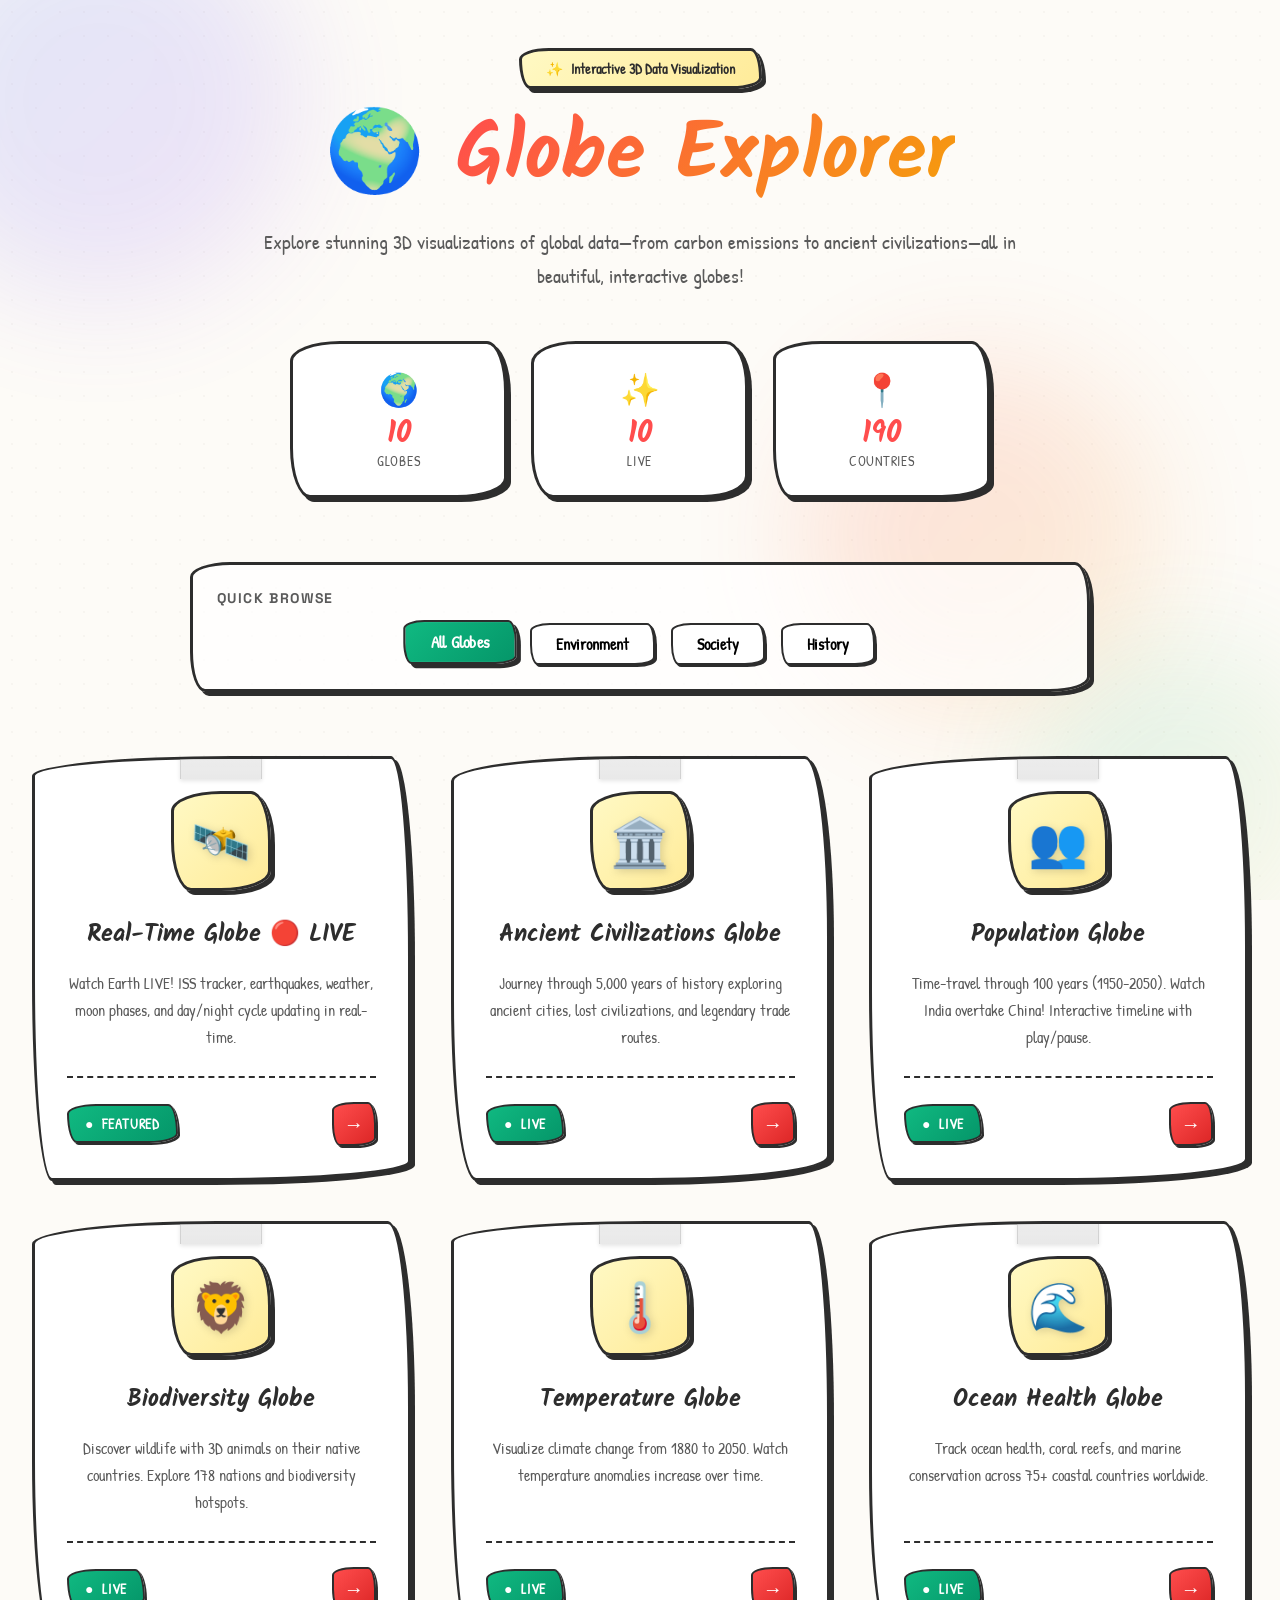
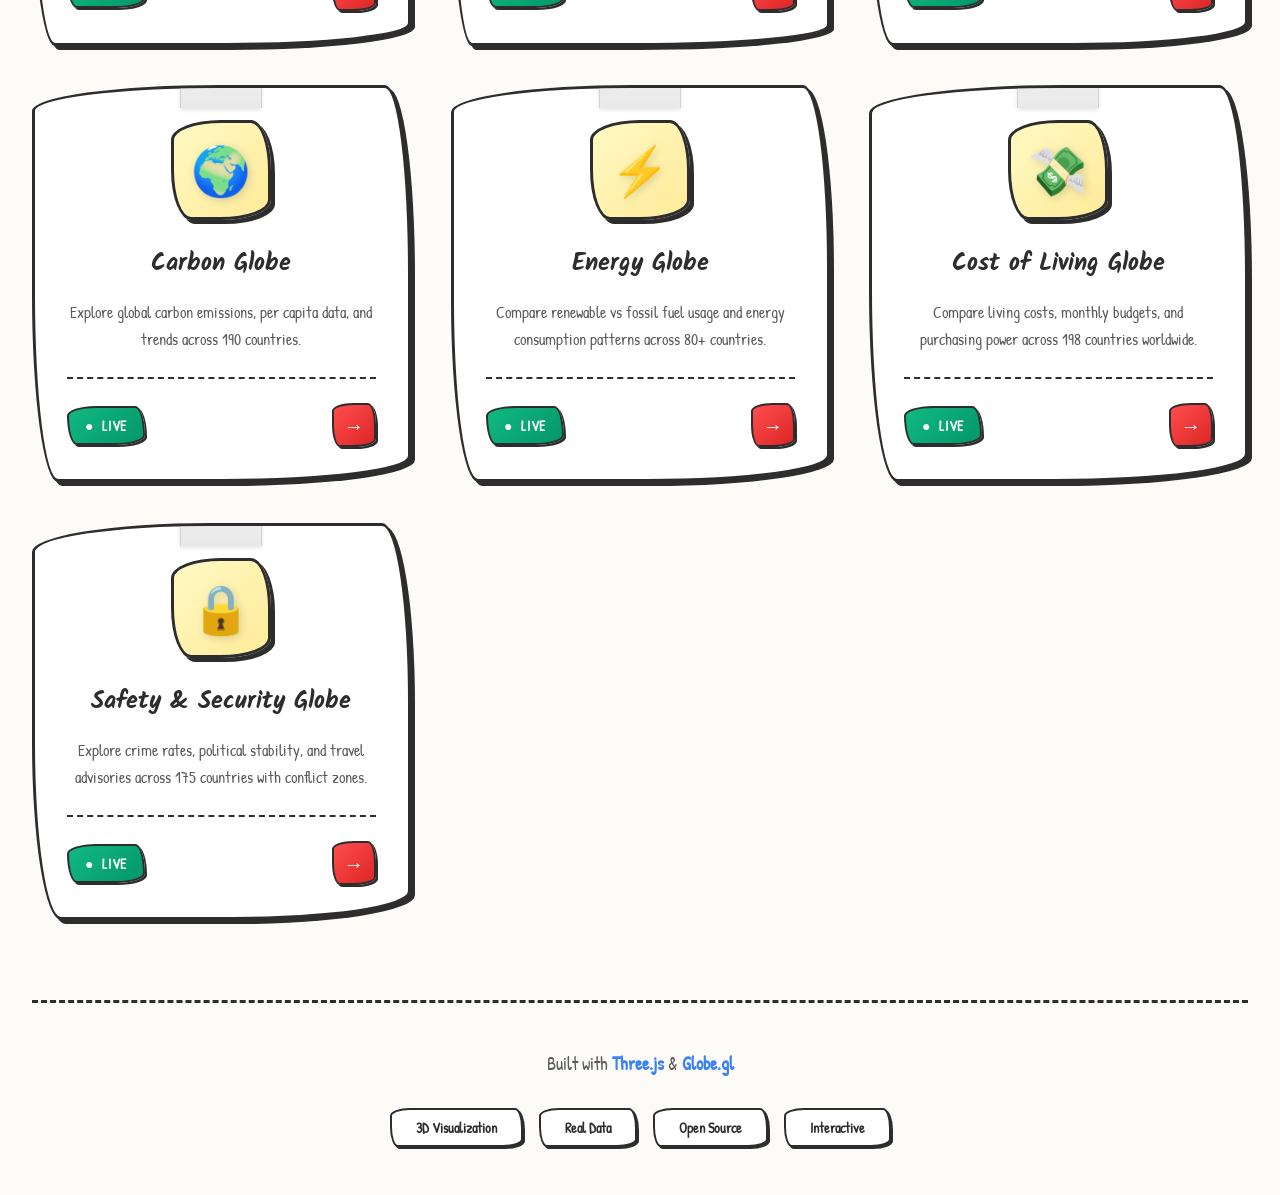
==== commit 5a3c0e70: "feat: Reorder globes by engagement to showcase best features first Strategic reordering to maximize " ====
--- a/index.html
+++ b/index.html
@@ -890,7 +890,121 @@
 
         <!-- Globe Grid -->
         <div class="globe-grid">
-            <!-- Carbon Globe -->
+            <!-- Real-Time Globe - FEATURED #1 -->
+            <a href="globes/realtime/index.html" class="globe-card" data-category="environment">
+                <div class="globe-icon-wrapper">
+                    <div class="globe-icon-container">
+                        <div class="globe-icon">🛰️</div>
+                    </div>
+                </div>
+                <div class="globe-content">
+                    <h2 class="globe-title">Real-Time Globe 🔴 LIVE</h2>
+                    <p class="globe-description">
+                        Watch Earth LIVE! ISS tracker, earthquakes, weather, moon phases, and day/night cycle updating in real-time.
+                    </p>
+                </div>
+                <div class="globe-footer">
+                    <span class="status-badge">Featured</span>
+                    <div class="launch-arrow">→</div>
+                </div>
+            </a>
+
+            <!-- Ancient Civilizations Globe - #2 -->
+            <a href="globes/ancient/index.html" class="globe-card" data-category="history">
+                <div class="globe-icon-wrapper">
+                    <div class="globe-icon-container">
+                        <div class="globe-icon">🏛️</div>
+                    </div>
+                </div>
+                <div class="globe-content">
+                    <h2 class="globe-title">Ancient Civilizations Globe</h2>
+                    <p class="globe-description">
+                        Journey through 5,000 years of history exploring ancient cities, lost civilizations, and legendary trade routes.
+                    </p>
+                </div>
+                <div class="globe-footer">
+                    <span class="status-badge">Live</span>
+                    <div class="launch-arrow">→</div>
+                </div>
+            </a>
+
+            <!-- Population Globe - #3 -->
+            <a href="globes/population/index.html" class="globe-card" data-category="society">
+                <div class="globe-icon-wrapper">
+                    <div class="globe-icon-container">
+                        <div class="globe-icon">👥</div>
+                    </div>
+                </div>
+                <div class="globe-content">
+                    <h2 class="globe-title">Population Globe</h2>
+                    <p class="globe-description">
+                        Time-travel through 100 years (1950-2050). Watch India overtake China! Interactive timeline with play/pause.
+                    </p>
+                </div>
+                <div class="globe-footer">
+                    <span class="status-badge">Live</span>
+                    <div class="launch-arrow">→</div>
+                </div>
+            </a>
+
+            <!-- Biodiversity Globe - #4 -->
+            <a href="globes/biodiversity/index.html" class="globe-card" data-category="environment">
+                <div class="globe-icon-wrapper">
+                    <div class="globe-icon-container">
+                        <div class="globe-icon">🦁</div>
+                    </div>
+                </div>
+                <div class="globe-content">
+                    <h2 class="globe-title">Biodiversity Globe</h2>
+                    <p class="globe-description">
+                        Discover wildlife with 3D animals on their native countries. Explore 178 nations and biodiversity hotspots.
+                    </p>
+                </div>
+                <div class="globe-footer">
+                    <span class="status-badge">Live</span>
+                    <div class="launch-arrow">→</div>
+                </div>
+            </a>
+
+            <!-- Temperature Globe - #5 -->
+            <a href="globes/temperature/index.html" class="globe-card" data-category="environment">
+                <div class="globe-icon-wrapper">
+                    <div class="globe-icon-container">
+                        <div class="globe-icon">🌡️</div>
+                    </div>
+                </div>
+                <div class="globe-content">
+                    <h2 class="globe-title">Temperature Globe</h2>
+                    <p class="globe-description">
+                        Visualize climate change from 1880 to 2050. Watch temperature anomalies increase over time.
+                    </p>
+                </div>
+                <div class="globe-footer">
+                    <span class="status-badge">Live</span>
+                    <div class="launch-arrow">→</div>
+                </div>
+            </a>
+
+            <!-- Ocean Health Globe - #6 -->
+            <a href="globes/ocean/index.html" class="globe-card" data-category="environment">
+                <div class="globe-icon-wrapper">
+                    <div class="globe-icon-container">
+                        <div class="globe-icon">🌊</div>
+                    </div>
+                </div>
+                <div class="globe-content">
+                    <h2 class="globe-title">Ocean Health Globe</h2>
+                    <p class="globe-description">
+                        Track ocean health, coral reefs, and marine conservation across 75+ coastal countries worldwide.
+                    </p>
+                </div>
+                <div class="globe-footer">
+                    <span class="status-badge">Live</span>
+                    <div class="launch-arrow">→</div>
+                </div>
+            </a>
+
+            <!-- Carbon Globe - #7 -->
             <a href="globes/carbon/index.html" class="globe-card" data-category="environment">
                 <div class="globe-icon-wrapper">
                     <div class="globe-icon-container">
@@ -909,7 +1023,26 @@
                 </div>
             </a>
 
-            <!-- Cost of Living Globe -->
+            <!-- Energy Globe - #8 -->
+            <a href="globes/energy/index.html" class="globe-card" data-category="environment">
+                <div class="globe-icon-wrapper">
+                    <div class="globe-icon-container">
+                        <div class="globe-icon">⚡</div>
+                    </div>
+                </div>
+                <div class="globe-content">
+                    <h2 class="globe-title">Energy Globe</h2>
+                    <p class="globe-description">
+                        Compare renewable vs fossil fuel usage and energy consumption patterns across 80+ countries.
+                    </p>
+                </div>
+                <div class="globe-footer">
+                    <span class="status-badge">Live</span>
+                    <div class="launch-arrow">→</div>
+                </div>
+            </a>
+
+            <!-- Cost of Living Globe - #9 -->
             <a href="globes/cost-of-living/index.html" class="globe-card" data-category="society">
                 <div class="globe-icon-wrapper">
                     <div class="globe-icon-container">
@@ -928,45 +1061,7 @@
                 </div>
             </a>
 
-            <!-- Real-Time Globe -->
-            <a href="globes/realtime/index.html" class="globe-card" data-category="environment">
-                <div class="globe-icon-wrapper">
-                    <div class="globe-icon-container">
-                        <div class="globe-icon">🌍</div>
-                    </div>
-                </div>
-                <div class="globe-content">
-                    <h2 class="globe-title">Real-Time Globe</h2>
-                    <p class="globe-description">
-                        Watch Earth LIVE! Day/night cycle, ISS tracker, earthquakes, and more updating every second.
-                    </p>
-                </div>
-                <div class="globe-footer">
-                    <span class="status-badge">Live</span>
-                    <div class="launch-arrow">→</div>
-                </div>
-            </a>
-
-            <!-- Population Globe -->
-            <a href="globes/population/index.html" class="globe-card" data-category="society">
-                <div class="globe-icon-wrapper">
-                    <div class="globe-icon-container">
-                        <div class="globe-icon">👥</div>
-                    </div>
-                </div>
-                <div class="globe-content">
-                    <h2 class="globe-title">Population Globe</h2>
-                    <p class="globe-description">
-                        Explore population density, growth rates, and demographic data worldwide.
-                    </p>
-                </div>
-                <div class="globe-footer">
-                    <span class="status-badge">Live</span>
-                    <div class="launch-arrow">→</div>
-                </div>
-            </a>
-
-            <!-- Safety & Security Globe -->
+            <!-- Safety & Security Globe - #10 -->
             <a href="globes/safety/index.html" class="globe-card" data-category="society">
                 <div class="globe-icon-wrapper">
                     <div class="globe-icon-container">
@@ -976,102 +1071,7 @@
                 <div class="globe-content">
                     <h2 class="globe-title">Safety & Security Globe</h2>
                     <p class="globe-description">
-                        Explore crime rates, political stability, and detailed travel advisories across 175 countries with live conflict zones.
-                    </p>
-                </div>
-                <div class="globe-footer">
-                    <span class="status-badge">Live</span>
-                    <div class="launch-arrow">→</div>
-                </div>
-            </a>
-
-            <!-- Biodiversity Globe -->
-            <a href="globes/biodiversity/index.html" class="globe-card" data-category="environment">
-                <div class="globe-icon-wrapper">
-                    <div class="globe-icon-container">
-                        <div class="globe-icon">🦁</div>
-                    </div>
-                </div>
-                <div class="globe-content">
-                    <h2 class="globe-title">Biodiversity Globe</h2>
-                    <p class="globe-description">
-                        Discover wildlife, 3D animals, and biodiversity hotspots across 190 countries.
-                    </p>
-                </div>
-                <div class="globe-footer">
-                    <span class="status-badge">Live</span>
-                    <div class="launch-arrow">→</div>
-                </div>
-            </a>
-
-            <!-- Energy Globe -->
-            <a href="globes/energy/index.html" class="globe-card" data-category="environment">
-                <div class="globe-icon-wrapper">
-                    <div class="globe-icon-container">
-                        <div class="globe-icon">⚡</div>
-                    </div>
-                </div>
-                <div class="globe-content">
-                    <h2 class="globe-title">Energy Globe</h2>
-                    <p class="globe-description">
-                        Compare renewable vs fossil fuel usage and energy consumption patterns across 80+ countries.
-                    </p>
-                </div>
-                <div class="globe-footer">
-                    <span class="status-badge">Live</span>
-                    <div class="launch-arrow">→</div>
-                </div>
-            </a>
-
-            <!-- Temperature Globe -->
-            <a href="globes/temperature/index.html" class="globe-card" data-category="environment">
-                <div class="globe-icon-wrapper">
-                    <div class="globe-icon-container">
-                        <div class="globe-icon">🌡️</div>
-                    </div>
-                </div>
-                <div class="globe-content">
-                    <h2 class="globe-title">Temperature Globe</h2>
-                    <p class="globe-description">
-                        Visualize global temperature changes and climate patterns with historical data.
-                    </p>
-                </div>
-                <div class="globe-footer">
-                    <span class="status-badge">Live</span>
-                    <div class="launch-arrow">→</div>
-                </div>
-            </a>
-
-            <!-- Ocean Health Globe -->
-            <a href="globes/ocean/index.html" class="globe-card" data-category="environment">
-                <div class="globe-icon-wrapper">
-                    <div class="globe-icon-container">
-                        <div class="globe-icon">🌊</div>
-                    </div>
-                </div>
-                <div class="globe-content">
-                    <h2 class="globe-title">Ocean Health Globe</h2>
-                    <p class="globe-description">
-                        Track ocean health, coral reefs, marine life, and conservation across 75+ coastal countries worldwide.
-                    </p>
-                </div>
-                <div class="globe-footer">
-                    <span class="status-badge">Live</span>
-                    <div class="launch-arrow">→</div>
-                </div>
-            </a>
-
-            <!-- Ancient Civilizations Globe -->
-            <a href="globes/ancient/index.html" class="globe-card" data-category="history">
-                <div class="globe-icon-wrapper">
-                    <div class="globe-icon-container">
-                        <div class="globe-icon">🏛️</div>
-                    </div>
-                </div>
-                <div class="globe-content">
-                    <h2 class="globe-title">Ancient Civilizations Globe</h2>
-                    <p class="globe-description">
-                        Journey through 5,000 years of history exploring ancient cities, lost civilizations, and legendary trade routes.
+                        Explore crime rates, political stability, and travel advisories across 175 countries with conflict zones.
                     </p>
                 </div>
                 <div class="globe-footer">
